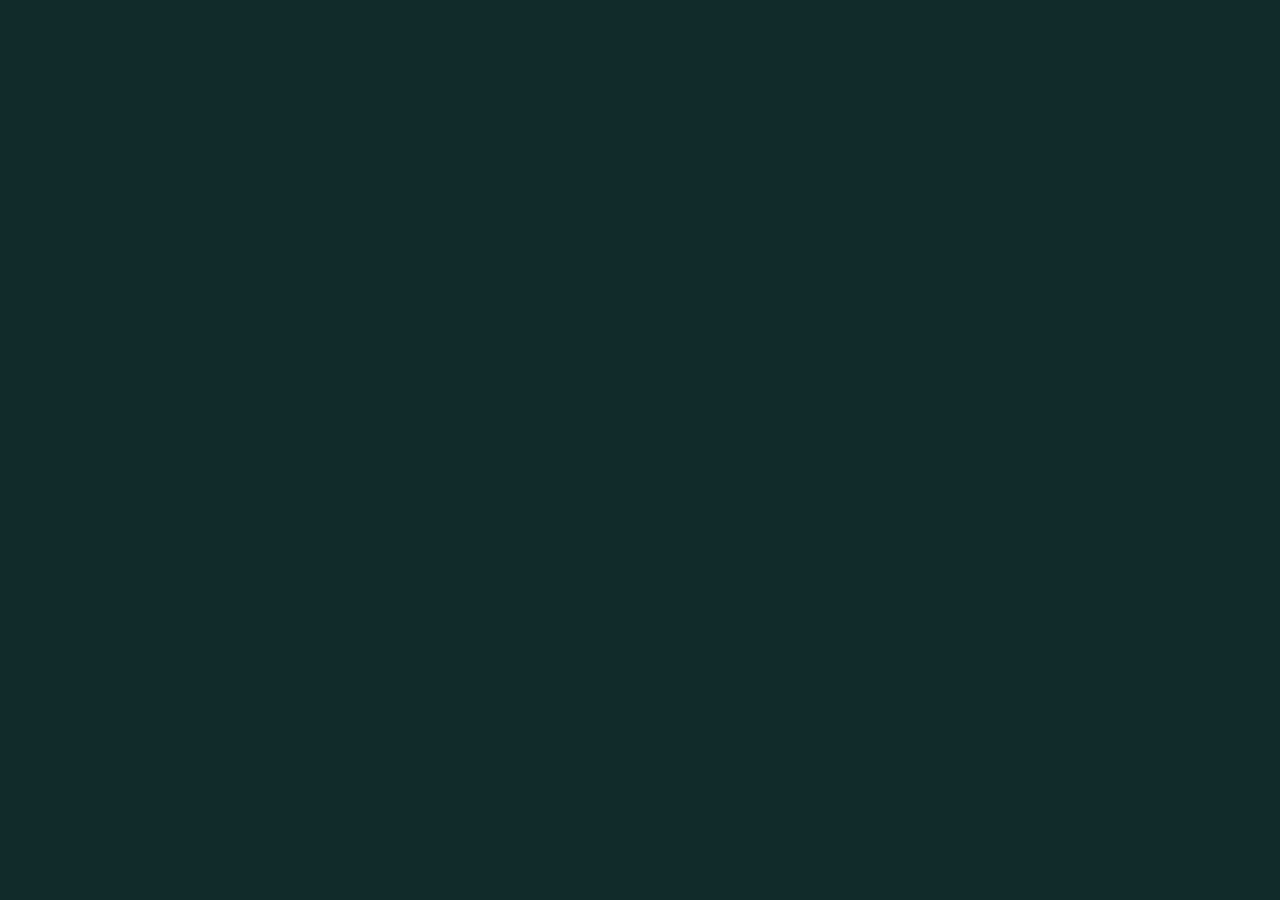
==== scripts/render-overview.html @ 6e516a21 "Redesign UniPred website with animated overview and updated manuscript" ====
<!doctype html>
<html lang="en">
  <meta charset="utf-8" /><title>UniPred overview renderer</title
  ><link rel="stylesheet" href="../static/css/index.css" />
  <body style="margin: 0; background: #102b29">
    <canvas
      id="film"
      width="1440"
      height="810"
      style="width: 1440px; height: 810px"
    ></canvas
    ><video
      id="robot"
      src="../static/videos/web/main_demo_1.mp4"
      muted
      preload="auto"
      style="display: none"
    ></video>
    <script src="overview-scene.js"></script>
  </body>
</html>
---- static/css/index.css ----
@font-face {
  font-family: Manrope;
  src: url("../fonts/manrope-400.ttf") format("truetype");
  font-weight: 400;
  font-display: swap;
}
@font-face {
  font-family: Manrope;
  src: url("../fonts/manrope-600.ttf") format("truetype");
  font-weight: 600;
  font-display: swap;
}
@font-face {
  font-family: Manrope;
  src: url("../fonts/manrope-800.ttf") format("truetype");
  font-weight: 800;
  font-display: swap;
}
@font-face {
  font-family: "DM Sans";
  src: url("../fonts/dm-sans-400.ttf") format("truetype");
  font-weight: 400;
  font-display: swap;
}
@font-face {
  font-family: "DM Sans";
  src: url("../fonts/dm-sans-500.ttf") format("truetype");
  font-weight: 500;
  font-display: swap;
}
:root {
  --paper: #f6f5ef;
  --ink: #182f2c;
  --muted: #616d65;
  --line: #d9ded4;
  --green: #466758;
  --lime: #d9e4b8;
  --orange: #c3633c;
  --pale: #eeeee4;
  --dark: #102b29;
  --radius: 16px;
}
* {
  box-sizing: border-box;
}
html {
  scroll-behavior: smooth;
  scroll-padding-top: 94px;
}
body {
  margin: 0;
  background: var(--paper);
  color: var(--ink);
  font-family: "DM Sans", Arial, sans-serif;
  font-size: 16px;
  line-height: 1.65;
  -webkit-font-smoothing: antialiased;
}
button,
a {
  -webkit-tap-highlight-color: transparent;
}
button,
input {
  font: inherit;
}
button {
  cursor: pointer;
}
a {
  color: inherit;
  text-decoration: none;
}
a:hover {
  color: var(--orange);
}
button:focus-visible,
a:focus-visible,
summary:focus-visible,
[tabindex]:focus-visible {
  outline: 3px solid #ce673e;
  outline-offset: 5px;
}
button:disabled {
  cursor: default;
}
h1,
h2,
h3,
p,
figure {
  margin: 0;
}
h1,
h2,
h3 {
  font-family: Manrope, Arial, sans-serif;
}
h2 {
  font-size: clamp(32px, 3.8vw, 49px);
  line-height: 1.15;
  letter-spacing: -2px;
  font-weight: 600;
}
h3 {
  font-size: 26px;
  line-height: 1.26;
  letter-spacing: -0.8px;
  font-weight: 600;
}
p + p {
  margin-top: 16px;
}
img,
video {
  display: block;
  max-width: 100%;
}
video {
  width: 100%;
  background: #102221;
  aspect-ratio: 16/9;
  object-fit: contain;
}
sup {
  font-size: 9px;
  line-height: 0;
  position: relative;
  top: -0.4em;
  margin-left: 3px;
  color: var(--green);
}
.page-width {
  width: min(1240px, calc(100% - 96px));
  margin-inline: auto;
}
.section-space {
  padding-block: 106px;
}
.eyebrow {
  font-size: 11px;
  font-weight: 500;
  letter-spacing: 1.9px;
  line-height: 1.5;
  text-transform: uppercase;
  color: var(--green);
  display: flex;
  align-items: center;
  gap: 10px;
}
.signal-dot {
  display: inline-block;
  width: 7px;
  height: 7px;
  background: var(--orange);
  border-radius: 50%;
  flex-shrink: 0;
}
.section-number {
  font-size: 11px;
  border: 1px solid currentColor;
  border-radius: 50%;
  width: 25px;
  height: 25px;
  display: inline-grid;
  place-items: center;
  margin-right: 3px;
  letter-spacing: 0;
}
.section-heading {
  display: flex;
  justify-content: space-between;
  align-items: flex-end;
  gap: 70px;
  margin-bottom: 42px;
}
.section-heading .eyebrow {
  margin-bottom: 22px;
}
.section-heading > p {
  max-width: 370px;
  color: var(--muted);
  font-size: 16px;
  line-height: 1.75;
}
.button {
  min-height: 46px;
  padding: 11px 21px;
  display: inline-flex;
  align-items: center;
  justify-content: center;
  gap: 23px;
  border: 1px solid transparent;
  border-radius: 6px;
  font-size: 13px;
  line-height: 1.5;
  transition:
    background 0.2s,
    color 0.2s,
    transform 0.2s;
}
.button:hover {
  transform: translateY(-2px);
}
.button-dark {
  color: var(--paper);
  background: var(--ink);
}
.button-dark:hover {
  color: white;
  background: #365647;
}
.button-outline {
  border-color: #c9d0c4;
  background: transparent;
}
.button-outline:hover {
  background: #e7eadf;
  color: var(--ink);
}
.button span {
  font-size: 19px;
}
.text-link {
  display: inline-flex;
  align-items: center;
  gap: 18px;
  font-size: 13px;
  border-bottom: 1px solid var(--green);
  padding: 4px 0;
}
.skip-link {
  position: fixed;
  z-index: 100;
  top: 10px;
  left: 15px;
  background: white;
  padding: 10px;
  transform: translateY(-160%);
}
.skip-link:focus {
  transform: translateY(0);
}
.sr-only {
  position: absolute;
  width: 1px;
  height: 1px;
  padding: 0;
  margin: -1px;
  overflow: hidden;
  clip: rect(0, 0, 0, 0);
  white-space: nowrap;
  border: 0;
}
[hidden] {
  display: none !important;
}
.site-header {
  position: sticky;
  top: 0;
  z-index: 30;
  display: flex;
  align-items: center;
  justify-content: space-between;
  height: 76px;
  padding-inline: 48px;
  background: rgba(246, 245, 239, 0.94);
  backdrop-filter: blur(16px);
  border-bottom: 1px solid rgba(24, 47, 44, 0.12);
}
.brand {
  display: inline-flex;
  align-items: center;
  font-family: Manrope, Arial, sans-serif;
  font-weight: 800;
  font-size: 25px;
  letter-spacing: -1.2px;
}
.brand svg {
  width: 29px;
  height: 29px;
  margin-right: 10px;
  fill: var(--ink);
  stroke: var(--ink);
  stroke-width: 1.6;
}
.brand svg circle:nth-last-child(2) {
  fill: var(--orange);
  stroke: var(--orange);
}
.brand-dot {
  color: var(--orange);
}
#site-nav {
  display: flex;
  align-items: center;
  gap: 34px;
  font-size: 12px;
  font-weight: 500;
}
.nav-paper {
  border-left: 1px solid #cdd2c7;
  padding-left: 32px;
}
.nav-paper span {
  margin-left: 13px;
}
.menu-toggle {
  display: none;
}
.hero {
  text-align: center;
  padding-top: 54px;
  padding-bottom: 37px;
}
.hero > .eyebrow {
  justify-content: center;
  font-size: 10px;
  letter-spacing: 2.3px;
}
.hero h1 {
  font-size: clamp(72px, 8.6vw, 118px);
  font-weight: 800;
  line-height: 1.15;
  letter-spacing: -8px;
  margin: 13px 0 16px;
}
.title-period {
  color: var(--orange);
}
.paper-title {
  font-family: Manrope, Arial, sans-serif;
  font-size: clamp(22px, 2.25vw, 31px);
  font-weight: 400;
  letter-spacing: -1px;
  line-height: 1.32;
}
.hero-tagline {
  font-size: 14px;
  color: var(--muted);
  margin-top: 15px;
}
.authors {
  display: flex;
  flex-wrap: wrap;
  justify-content: center;
  gap: 6px 17px;
  max-width: 920px;
  margin: 28px auto 0;
  font-size: 13px;
  line-height: 1.6;
}
.authors span {
  white-space: nowrap;
}
.authors a {
  border-bottom: 1px solid #b8c2b366;
}
.contributions {
  font-size: 10px;
  color: var(--muted);
  margin-top: 10px;
}
.contributions span {
  margin-left: 10px;
}
.institutions {
  font-size: 12px;
  letter-spacing: 0.1px;
  margin-top: 12px !important;
}
.institutions i {
  font-style: normal;
  color: #a6b09f;
  margin-inline: 10px;
}
.affiliations {
  font-size: 11px;
  color: var(--muted);
  max-width: 920px;
  margin: 4px auto 0;
}
.affiliations summary {
  display: inline-flex;
  align-items: center;
  gap: 12px;
  cursor: pointer;
  list-style: none;
}
.affiliations summary::-webkit-details-marker {
  display: none;
}
.affiliations[open] summary {
  margin-bottom: 12px;
}
.affiliations[open] summary span {
  transform: rotate(45deg);
}
.affiliations > div {
  padding: 20px;
  background: var(--pale);
  border-radius: 6px;
  display: grid;
  grid-template-columns: 1fr 1fr;
  gap: 8px 20px;
  text-align: left;
}
.affiliations p + p {
  margin-top: 0;
}
.hero-actions {
  display: flex;
  justify-content: center;
  gap: 9px;
  margin-top: 25px;
}
.film-shell {
  background: var(--dark);
  border-radius: 14px;
  overflow: hidden;
  box-shadow: 0 20px 48px #19332b12;
}
.film-heading {
  display: flex;
  justify-content: space-between;
  align-items: center;
  color: #b1c7b7;
  font-size: 9px;
  letter-spacing: 2px;
  padding: 17px 26px;
  text-transform: uppercase;
  border-bottom: 1px solid #355249;
}
.film-heading > span:first-child {
  display: flex;
  gap: 9px;
  align-items: center;
}
.film-heading .signal-dot {
  background: #c5dfa7;
  width: 5px;
  height: 5px;
}
.film-caption {
  display: flex;
  align-items: baseline;
  justify-content: space-between;
  gap: 30px;
  font-size: 12px;
  color: var(--muted);
  margin-top: 19px;
}
.film-caption strong {
  color: var(--ink);
  font-weight: 500;
}
.film-caption > a {
  white-space: nowrap;
  display: flex;
  gap: 18px;
  color: var(--ink);
}
.intro-section {
  display: grid;
  grid-template-columns: 1fr 1.05fr;
  gap: 90px;
  padding-block: 104px;
}
.intro-section .eyebrow {
  margin-bottom: 22px;
}
.intro-copy {
  font-size: 17px;
  color: var(--muted);
}
.intro-copy em {
  font-style: normal;
  color: var(--ink);
}
.intro-copy strong {
  font-weight: 500;
  color: var(--ink);
}
.intro-copy .text-link {
  margin-top: 26px;
  color: var(--ink);
}
.method-section {
  background: #e9eddf;
  border-top: 1px solid #dce2d3;
  border-bottom: 1px solid #dce2d3;
}
.method-tabs {
  display: flex;
  border: 1px solid #c9d2c2;
  border-radius: 9px 9px 0 0;
  overflow: hidden;
  background: #f5f6ee;
}
.method-tabs button {
  flex: 1;
  border: 0;
  border-right: 1px solid #c9d2c2;
  text-align: left;
  padding: 20px 25px;
  background: transparent;
  color: var(--green);
  font-size: 13px;
  transition: background 0.2s;
}
.method-tabs button:last-child {
  border-right: 0;
}
.method-tabs button span {
  font-size: 10px;
  margin-right: 15px;
  opacity: 0.7;
}
.method-tabs button[aria-selected="true"] {
  background: var(--ink);
  color: #f4f6e8;
}
.method-panel {
  display: grid;
  grid-template-columns: 0.85fr 1.15fr;
  min-height: 505px;
  background: #f8f9f2;
  border: 1px solid #c9d2c2;
  border-top: 0;
  border-radius: 0 0 9px 9px;
  overflow: hidden;
}
.method-copy {
  padding: 45px 37px;
  display: flex;
  flex-direction: column;
  border-right: 1px solid var(--line);
}
.phase-tag {
  font-size: 9px;
  letter-spacing: 1.5px;
  font-weight: 500;
  color: var(--green);
}
.method-copy h3 {
  font-size: 33px;
  line-height: 1.2;
  margin-top: 19px;
  max-width: 310px;
}
.method-copy > p {
  font-size: 14px;
  line-height: 1.8;
  color: var(--muted);
  margin-top: 18px;
}
.method-example {
  padding: 17px 0;
  margin-top: 16px;
  border-top: 1px solid var(--line);
}
.method-example > span {
  display: block;
  font-size: 8px;
  color: var(--green);
  letter-spacing: 1.2px;
  margin-bottom: 8px;
}
.method-example code {
  font-size: 11px;
  white-space: normal;
  overflow-wrap: anywhere;
  color: var(--orange);
}
.method-controls {
  display: flex;
  align-items: center;
  justify-content: space-between;
  margin-top: auto;
  padding-top: 20px;
  font-size: 10px;
  color: var(--muted);
}
.icon-button {
  background: none;
  border: 0;
  padding: 6px 0;
  font-size: 11px;
  color: var(--ink);
  display: flex;
  align-items: center;
  gap: 10px;
}
.icon-button > span {
  display: grid;
  place-items: center;
  border: 1px solid #b5c2ae;
  width: 28px;
  height: 28px;
  border-radius: 50%;
  font-size: 9px;
}
.method-visual {
  padding: 28px 28px 23px;
  align-self: center;
  width: 100%;
  min-width: 0;
}
.loop-top {
  display: flex;
  align-items: center;
  gap: 16px;
  justify-content: center;
}
.model-node {
  display: flex;
  align-items: center;
  gap: 9px;
  font-size: 11px;
  line-height: 1.4;
}
.model-node small {
  display: block;
  color: var(--muted);
  font-size: 8px;
  margin-top: 3px;
}
.node-symbol {
  width: 32px;
  height: 32px;
  border-radius: 7px;
  display: grid;
  place-items: center;
  background: #ebe6d6;
  color: #836630;
  font-size: 23px;
}
.node-symbol.neural {
  background: #dfe9db;
  color: var(--green);
  font-size: 21px;
}
.flow-arrow {
  font-size: 20px;
  color: var(--green);
}
.feedback-line {
  text-align: center;
  font-size: 9px;
  color: var(--green);
  border: 1px solid #ccd6c4;
  border-top: 0;
  border-radius: 0 0 14px 14px;
  width: 79%;
  margin: 9px auto 15px;
  padding-bottom: 6px;
}
.scatter-wrap {
  border: 1px solid #d8dfd0;
  background: #f4f6eb;
  border-radius: 8px;
  overflow: hidden;
}
#predicate-scatter {
  width: 100%;
  display: block;
}
.scatter-point {
  transition:
    cx 1.6s cubic-bezier(0.22, 0.68, 0, 1.01),
    cy 1.6s cubic-bezier(0.22, 0.68, 0, 1.01);
  stroke: #f8f9f2;
  stroke-width: 1.5;
}
.decision-boundary {
  opacity: 0;
  transition: opacity 1s;
}
.method-panel[data-current="2"] .decision-boundary {
  opacity: 0.8;
}
.plot-label {
  font-family: "DM Sans", sans-serif;
  font-size: 10px;
  fill: #647160;
}
.scatter-legend {
  display: flex;
  justify-content: center;
  gap: 25px;
  font-size: 9px;
  padding: 8px 0;
  border-top: 1px solid #dee4d5;
}
.scatter-legend span {
  display: flex;
  align-items: center;
  gap: 6px;
}
.scatter-legend i {
  width: 6px;
  height: 6px;
  display: inline-block;
  border-radius: 50%;
}
.empty-dot {
  background: #5d7e68;
}
.holding-dot {
  background: #d38356;
}
.state-strip {
  display: grid;
  grid-template-columns: repeat(4, 1fr);
  gap: 10px;
  margin-top: 16px;
}
.state-strip > div {
  position: relative;
  border-radius: 5px;
  overflow: hidden;
  background: #e1e8d9;
  border-bottom: 2px solid #5d7e68;
}
.state-strip img {
  width: 100%;
  height: 75px;
  object-fit: cover;
}
.state-strip span {
  display: block;
  font-size: 8px;
  text-align: center;
  padding: 4px 0;
}
.state-strip > .state-holding {
  border-color: #d38356;
  background: #eee2d3;
}
.figure-note {
  font-size: 11px;
  line-height: 1.65;
  color: var(--muted);
  margin-top: 17px;
  max-width: 950px;
}
.method-takeaways {
  display: grid;
  grid-template-columns: repeat(3, 1fr);
  gap: 35px;
  margin-top: 40px;
}
.method-takeaways p {
  font-size: 12px;
  color: var(--muted);
  margin: 0;
  padding-left: 15px;
  border-left: 1px solid #bccab1;
}
.method-takeaways span {
  display: block;
  font-family: Manrope, sans-serif;
  font-size: 14px;
  color: var(--ink);
  margin-bottom: 6px;
}
.inference-label {
  font-size: 9px;
  letter-spacing: 1.3px;
  display: flex;
  gap: 8px;
  align-items: center;
  margin-bottom: 25px;
}
.observation-row {
  display: flex;
  align-items: center;
  gap: 20px;
}
.observation-row > img {
  width: 48%;
  border-radius: 8px;
  object-fit: cover;
  aspect-ratio: 1.15;
}
.observation-row > div {
  min-width: 0;
}
.small-label {
  display: block;
  font-size: 8px;
  color: var(--muted);
  margin-bottom: 12px;
}
.observation-row code {
  display: block;
  font-size: 10px;
  padding: 6px 8px;
  background: #e5ebdb;
  border-radius: 4px;
  margin: 6px 0;
  overflow-wrap: anywhere;
}
.observation-row small {
  font-size: 8px;
  color: var(--muted);
}
.plan-goal {
  margin-top: 23px;
  border-top: 1px solid var(--line);
  padding-top: 19px;
  font-size: 13px;
}
.plan-goal > span {
  font-size: 9px;
  color: var(--green);
  margin-right: 10px;
}
.plan-sequence {
  display: flex;
  align-items: center;
  gap: 10px;
  margin: 17px 0 30px;
  font-size: 10px;
}
.plan-sequence > span {
  flex: 1;
  background: #e6eadc;
  padding: 12px 8px;
  text-align: center;
  border: 1px solid #c8d2be;
  border-radius: 5px;
}
.plan-sequence b {
  font-weight: 400;
}
.execution-loop {
  display: flex;
  align-items: center;
  justify-content: space-between;
  font-size: 11px;
  color: var(--green);
}
.execution-loop b {
  font-weight: 400;
  color: #a5b499;
}
.reobserve-note {
  font-size: 10px;
  color: var(--muted);
  border: 1px solid #bdcbb1;
  border-top: 0;
  border-radius: 0 0 15px 15px;
  text-align: center;
  padding: 7px;
  margin-top: 8px;
}
.domain-tabs {
  display: flex;
  gap: 8px;
  margin-bottom: 25px;
}
.domain-tabs button {
  display: flex;
  gap: 15px;
  align-items: center;
  border: 1px solid #c7d0c1;
  background: transparent;
  border-radius: 5px;
  padding: 13px 24px;
  font-size: 13px;
  color: var(--green);
}
.domain-tabs button span {
  font-size: 9px;
  opacity: 0.7;
}
.domain-tabs button[aria-selected="true"] {
  background: var(--ink);
  color: var(--paper);
  border-color: var(--ink);
}
.demo-panel {
  display: grid;
  grid-template-columns: 1.7fr 1fr;
  border: 1px solid var(--line);
  border-radius: 10px;
  overflow: hidden;
}
.demo-player {
  min-width: 0;
  background: #e9eddf;
}
.demo-player video {
  aspect-ratio: 854/480;
}
.demo-selector {
  display: flex;
  align-items: center;
  justify-content: space-between;
  gap: 12px;
  padding: 15px 21px;
}
.demo-selector > span {
  font-size: 8px;
  letter-spacing: 1.4px;
  color: var(--muted);
}
#demo-options {
  display: flex;
  gap: 5px;
}
#demo-options button {
  font-size: 10px;
  background: transparent;
  border: 1px solid transparent;
  border-radius: 4px;
  padding: 6px 10px;
  color: var(--green);
}
#demo-options button.is-selected {
  border-color: #bdcbb1;
  background: #f7f8f1;
  color: var(--ink);
}
.demo-description {
  padding: 30px 30px 20px;
  display: flex;
  flex-direction: column;
}
.demo-description h3 {
  font-size: 28px;
  margin-top: 14px;
}
.demo-description > p {
  font-size: 12px;
  line-height: 1.85;
  color: var(--muted);
  margin-top: 16px;
}
.demo-description dl {
  margin: 22px 0 15px;
}
.demo-description dl > div {
  border-top: 1px solid var(--line);
  padding-block: 10px;
  font-size: 11px;
}
.demo-description dt {
  font-size: 8px;
  letter-spacing: 1px;
  text-transform: uppercase;
  color: var(--green);
}
.demo-description dd {
  margin: 4px 0 0;
}
.demo-description .playback-note {
  font-size: 9px;
  color: #677161;
  margin-top: auto;
}
.evidence-strip {
  display: grid;
  grid-template-columns: repeat(3, 1fr) 0.9fr;
  margin-top: 43px;
  padding: 31px 0 0;
  border-top: 1px solid var(--line);
  gap: 25px;
}
.evidence-strip > div {
  display: flex;
  flex-direction: column;
}
.evidence-strip strong {
  font-family: Manrope, sans-serif;
  font-size: 36px;
  font-weight: 400;
  letter-spacing: -1px;
  line-height: 1.4;
}
.evidence-strip span {
  font-size: 10px;
  color: var(--muted);
  margin-top: 3px;
}
.evidence-strip > a {
  font-size: 12px;
  border-left: 1px solid var(--line);
  padding-left: 28px;
  align-self: center;
  position: relative;
}
.evidence-strip > a span {
  font-size: 20px;
  position: absolute;
  right: 0;
  top: 5px;
  color: var(--ink);
}
.recovery-section {
  background: var(--dark);
  color: #edf1e3;
}
.recovery-section .eyebrow {
  color: #bdcea5;
}
.recovery-section .section-heading > p {
  color: #b0c0b5;
}
.recovery-main {
  display: grid;
  grid-template-columns: 1.6fr 1fr;
  gap: 50px;
}
.recovery-section video {
  border-radius: 8px;
  border: 1px solid #3b534b;
}
.recovery-section figcaption {
  font-size: 11px;
  line-height: 1.8;
  color: #b0c0b5;
  margin-top: 17px;
}
.caption-index {
  display: block;
  font-size: 9px;
  letter-spacing: 1.4px;
  color: var(--green);
  margin-bottom: 9px;
}
.recovery-section .caption-index {
  color: #c0d5a7;
}
.recovery-explainer {
  padding-top: 12px;
}
.recovery-explainer .phase-tag {
  color: #b8d2a0;
}
.recovery-explainer h3 {
  font-size: 30px;
  margin-top: 16px;
}
.recovery-explainer ol {
  list-style: none;
  padding: 0;
  margin: 30px 0 0;
}
.recovery-explainer li {
  display: flex;
  gap: 15px;
  border-top: 1px solid #385148;
  padding-top: 17px;
  margin-bottom: 20px;
}
.recovery-explainer li > span {
  font-size: 9px;
  color: #a2ba8c;
  padding-top: 4px;
}
.recovery-explainer li strong {
  font-size: 13px;
  font-weight: 500;
}
.recovery-explainer li p {
  font-size: 11px;
  color: #b0c0b5;
  margin-top: 4px;
  max-width: 270px;
}
.recovery-clips {
  display: grid;
  grid-template-columns: 1fr 1fr;
  gap: 35px;
  border-top: 1px solid #355047;
  margin-top: 40px;
  padding-top: 36px;
}
.recovery-clips figcaption h3 {
  color: #edf1e3;
  font-size: 21px;
  margin-bottom: 9px;
}
.recovery-clips figcaption > p {
  font-size: 12px;
  max-width: 470px;
}
.failure-grid {
  display: grid;
  grid-template-columns: repeat(3, 1fr);
  gap: 26px;
}
.failure-grid video {
  border-radius: 7px;
}
.failure-grid figcaption {
  padding-top: 20px;
}
.failure-grid h3 {
  font-size: 22px;
  margin: 11px 0 13px;
}
.failure-grid figcaption > p {
  font-size: 12px;
  line-height: 1.8;
  color: var(--muted);
  min-height: 65px;
}
.failure-reason {
  margin-top: 21px;
  border-top: 1px solid #d6cdbd;
  padding-top: 15px;
}
.failure-reason strong {
  font-size: 10px;
  font-weight: 500;
  color: #955635;
}
.failure-reason p {
  font-size: 12px;
  line-height: 1.85;
  color: var(--muted);
  margin-top: 8px;
}
.limits-section > .figure-note {
  margin-top: 33px;
  padding-top: 18px;
  border-top: 1px solid var(--line);
}
.paper-section {
  background: #eceee4;
  border-block: 1px solid var(--line);
}
.paper-grid {
  display: grid;
  grid-template-columns: 0.75fr 1.25fr;
  gap: 90px;
}
.paper-grid .eyebrow {
  margin-bottom: 24px;
}
.paper-resource-description {
  font-size: 14px;
  color: var(--muted);
  margin-top: 23px;
}
.paper-grid .button {
  margin-top: 29px;
}
.manuscript-note {
  font-size: 10px;
  line-height: 1.8;
  color: var(--muted);
  margin-top: 15px;
}
.manuscript-note a {
  text-decoration: underline;
  text-underline-offset: 3px;
}
#abstract h3 {
  font-size: 22px;
  margin-bottom: 23px;
}
#abstract > p {
  font-size: 14px;
  line-height: 1.95;
  color: #475a4d;
}
.citation-block {
  margin-top: 76px;
  padding-top: 32px;
  border-top: 1px solid #cbd3c2;
}
.citation-heading {
  display: flex;
  justify-content: space-between;
  gap: 30px;
  align-items: center;
}
.citation-heading h3 {
  font-size: 20px;
}
.citation-heading p {
  font-size: 11px;
  color: var(--muted);
  margin-top: 8px;
}
.citation-heading button {
  font-size: 11px;
  padding: 8px 15px;
  min-height: 39px;
}
.citation-block pre {
  font-size: 11px;
  line-height: 1.8;
  white-space: pre-wrap;
  overflow-wrap: anywhere;
  background: #f6f7ee;
  padding: 28px;
  margin: 24px 0 0;
  border: 1px solid #d4dccb;
  border-radius: 8px;
  color: #54634f;
}
footer {
  padding-block: 35px;
}
.footer-top {
  display: flex;
  align-items: center;
  justify-content: space-between;
  gap: 25px;
}
.footer-top > p {
  font-size: 12px;
  color: var(--muted);
}
.footer-top > a:last-child {
  font-size: 11px;
  display: flex;
  gap: 17px;
}
.footer-bottom {
  display: flex;
  justify-content: space-between;
  gap: 45px;
  border-top: 1px solid var(--line);
  padding-top: 22px;
  margin-top: 25px;
  font-size: 9px;
  color: var(--muted);
}
.footer-bottom p {
  max-width: 730px;
}
.footer-bottom a {
  white-space: nowrap;
}
@media (min-width: 1600px) {
  .hero {
    padding-top: 64px;
  }
  .hero h1 {
    font-size: 125px;
  }
  .film-section {
    width: min(1240px, calc(100% - 140px));
  }
}
@media (max-width: 1050px) {
  .page-width {
    width: calc(100% - 64px);
  }
  .site-header {
    padding-inline: 32px;
  }
  .section-heading {
    gap: 40px;
  }
  .section-heading > p {
    max-width: 310px;
    font-size: 14px;
  }
  .intro-section {
    gap: 50px;
  }
  .method-copy {
    padding: 30px 25px;
  }
  .method-copy h3 {
    font-size: 28px;
  }
  .method-copy > p {
    font-size: 12px;
  }
  .method-visual {
    padding: 20px;
  }
  .method-panel {
    min-height: 475px;
  }
  .demo-panel {
    grid-template-columns: 1.4fr 1fr;
  }
  .demo-description {
    padding: 23px;
  }
  .demo-description h3 {
    font-size: 25px;
  }
  .demo-description dl {
    margin-top: 12px;
  }
  .demo-description > p {
    font-size: 11px;
  }
  .demo-selector {
    padding: 13px;
  }
  .recovery-main {
    gap: 33px;
  }
  .recovery-explainer h3 {
    font-size: 26px;
  }
  .recovery-explainer ol {
    margin-top: 20px;
  }
  .recovery-explainer li {
    margin-bottom: 13px;
  }
  .paper-grid {
    gap: 55px;
  }
  .failure-grid {
    gap: 18px;
  }
  .failure-grid h3 {
    font-size: 20px;
  }
}
@media (max-width: 760px) {
  html {
    scroll-padding-top: 80px;
  }
  .page-width {
    width: calc(100% - 40px);
  }
  .site-header {
    height: 66px;
    padding-inline: 20px;
  }
  .brand {
    font-size: 22px;
  }
  .brand svg {
    width: 25px;
  }
  .menu-toggle {
    display: flex;
    align-items: center;
    gap: 15px;
    border: 0;
    background: transparent;
    font-size: 11px;
    color: var(--ink);
  }
  .menu-toggle > span {
    font-size: 20px;
  }
  #site-nav {
    display: none;
    position: absolute;
    top: 66px;
    left: 0;
    width: 100%;
    background: var(--paper);
    padding: 22px 25px;
    border-bottom: 1px solid var(--line);
    flex-direction: column;
    align-items: stretch;
    gap: 0;
    box-shadow: 0 16px 24px #182f2c0c;
  }
  #site-nav.is-open {
    display: flex;
  }
  #site-nav > a {
    padding: 12px 0;
  }
  .nav-paper {
    border-left: 0;
  }
  .hero {
    padding-top: 37px;
    padding-bottom: 29px;
  }
  .hero > .eyebrow {
    font-size: 8px;
    letter-spacing: 1.1px;
  }
  .hero h1 {
    font-size: 84px;
    letter-spacing: -6px;
    margin: 15px 0 13px;
  }
  .paper-title {
    font-size: 23px;
    max-width: 480px;
    margin-inline: auto;
    letter-spacing: -0.7px;
  }
  .hero-tagline {
    font-size: 12px;
    max-width: 285px;
    margin: 15px auto 0;
  }
  .authors {
    font-size: 11px;
    gap: 7px 13px;
    margin-top: 24px;
    max-width: 520px;
  }
  .authors sup {
    font-size: 7px;
  }
  .contributions {
    font-size: 9px;
  }
  .institutions {
    font-size: 10px;
    line-height: 1.9;
    max-width: 330px;
    margin-inline: auto;
  }
  .institutions i {
    margin-inline: 6px;
  }
  .affiliations {
    font-size: 9px;
  }
  .affiliations > div {
    grid-template-columns: 1fr;
    padding: 16px;
  }
  .hero-actions {
    margin-top: 22px;
    gap: 7px;
  }
  .hero-actions .button {
    font-size: 11px;
    padding: 9px 13px;
    min-height: 43px;
    gap: 12px;
  }
  .hero-actions .button span {
    font-size: 16px;
  }
  .film-shell {
    border-radius: 8px;
  }
  .film-heading {
    padding: 12px 14px;
    font-size: 7px;
    letter-spacing: 1.1px;
  }
  .film-heading > span:last-child {
    font-size: 6px;
  }
  .film-caption {
    display: block;
    font-size: 10px;
    margin-top: 13px;
  }
  .film-caption > a {
    margin-top: 9px;
    font-size: 10px;
  }
  .intro-section {
    grid-template-columns: 1fr;
    gap: 27px;
    padding-block: 65px;
  }
  .intro-section h2 br {
    display: none;
  }
  .intro-copy {
    font-size: 15px;
  }
  .intro-copy .text-link {
    margin-top: 20px;
  }
  .eyebrow {
    font-size: 9px;
    letter-spacing: 1.5px;
  }
  h2 {
    font-size: 34px;
    letter-spacing: -1.4px;
  }
  .section-space {
    padding-block: 65px;
  }
  .section-heading {
    display: block;
    margin-bottom: 28px;
  }
  .section-heading .eyebrow {
    margin-bottom: 20px;
  }
  .section-heading > p {
    max-width: 100%;
    margin-top: 23px;
    font-size: 14px;
  }
  .method-tabs button {
    padding: 14px 7px;
    font-size: 10px;
    text-align: center;
  }
  .method-tabs button span {
    display: block;
    font-size: 8px;
    margin: 0 0 2px;
  }
  .method-panel {
    grid-template-columns: 1fr;
    min-height: 0;
  }
  .method-copy {
    padding: 26px;
    border-right: 0;
    border-bottom: 1px solid var(--line);
  }
  .method-copy h3 {
    font-size: 27px;
    max-width: 100%;
    margin-top: 12px;
  }
  .method-copy > p {
    font-size: 13px;
    min-height: 91px;
  }
  .phase-tag {
    font-size: 8px;
  }
  .method-example {
    margin-top: 13px;
    padding-block: 13px;
  }
  .method-controls {
    padding-top: 5px;
  }
  .method-visual {
    padding: 23px 20px;
    min-height: 395px;
  }
  .model-node {
    font-size: 10px;
  }
  .model-node small {
    font-size: 7px;
  }
  .loop-top {
    gap: 11px;
  }
  .node-symbol {
    width: 28px;
    height: 28px;
  }
  .state-strip img {
    height: 70px;
  }
  .method-takeaways {
    grid-template-columns: 1fr;
    gap: 22px;
    margin-top: 28px;
  }
  .method-takeaways p {
    font-size: 12px;
  }
  .figure-note {
    font-size: 10px;
  }
  .inference-label {
    margin-top: 5px;
  }
  .planning-visual {
    padding-bottom: 20px;
  }
  .plan-sequence {
    gap: 6px;
  }
  .plan-sequence > span {
    font-size: 9px;
  }
  .domain-tabs {
    gap: 7px;
  }
  .domain-tabs button {
    font-size: 11px;
    padding: 12px 13px;
    gap: 10px;
  }
  .demo-panel {
    grid-template-columns: 1fr;
  }
  .demo-description {
    padding: 24px;
  }
  .demo-description h3 {
    font-size: 28px;
  }
  .demo-description > p {
    font-size: 13px;
  }
  .demo-description dl {
    margin: 20px 0 14px;
  }
  .demo-description dl > div {
    font-size: 12px;
  }
  .demo-description .playback-note {
    font-size: 10px;
  }
  .demo-selector {
    padding: 12px 14px;
  }
  .demo-selector > span {
    font-size: 7px;
  }
  #demo-options button {
    font-size: 9px;
    padding: 6px 8px;
  }
  .evidence-strip {
    grid-template-columns: repeat(3, 1fr);
    gap: 17px;
    margin-top: 29px;
    padding-top: 22px;
  }
  .evidence-strip strong {
    font-size: 30px;
  }
  .evidence-strip span {
    font-size: 9px;
    line-height: 1.65;
  }
  .evidence-strip > a {
    grid-column: 1/-1;
    border-left: 0;
    border-top: 1px solid var(--line);
    padding: 15px 0 0;
    font-size: 11px;
  }
  .evidence-strip > a br {
    display: none;
  }
  .evidence-strip > a span {
    top: 8px;
  }
  .recovery-main {
    grid-template-columns: 1fr;
    gap: 30px;
  }
  .recovery-explainer {
    padding: 0;
  }
  .recovery-explainer h3 {
    font-size: 29px;
  }
  .recovery-explainer h3 br {
    display: none;
  }
  .recovery-explainer li p {
    max-width: 100%;
    font-size: 12px;
  }
  .recovery-clips {
    grid-template-columns: 1fr;
    gap: 33px;
    margin-top: 23px;
    padding-top: 28px;
  }
  .recovery-clips figcaption > p {
    font-size: 12px;
  }
  .failure-grid {
    grid-template-columns: 1fr;
    gap: 35px;
  }
  .failure-grid h3 {
    font-size: 24px;
  }
  .failure-grid figcaption > p {
    min-height: 0;
    font-size: 13px;
  }
  .failure-reason {
    margin-top: 16px;
    padding-top: 12px;
  }
  .failure-reason p {
    font-size: 13px;
  }
  .paper-grid {
    grid-template-columns: 1fr;
    gap: 43px;
  }
  .paper-resource-description br {
    display: none;
  }
  .paper-grid .button {
    margin-top: 23px;
  }
  .manuscript-note br {
    display: none;
  }
  .manuscript-note a {
    display: block;
    margin-top: 3px;
  }
  #abstract > p {
    font-size: 13px;
  }
  .citation-block {
    margin-top: 40px;
    padding-top: 25px;
  }
  .citation-heading {
    gap: 15px;
    align-items: flex-start;
  }
  .citation-heading h3 {
    font-size: 18px;
  }
  .citation-heading p {
    font-size: 10px;
    max-width: 220px;
  }
  .citation-heading .button {
    font-size: 9px;
    gap: 8px;
    padding: 7px 10px;
    min-height: 36px;
    white-space: nowrap;
  }
  .citation-heading .button > span {
    font-size: 14px;
  }
  .citation-block pre {
    font-size: 9px;
    padding: 18px;
    margin-top: 20px;
  }
  .footer-top {
    flex-wrap: wrap;
    gap: 13px;
  }
  .footer-top > p {
    font-size: 10px;
    order: 3;
    width: 100%;
  }
  .footer-top > a:last-child {
    font-size: 10px;
  }
  .footer-bottom {
    flex-direction: column;
    gap: 15px;
    font-size: 9px;
    margin-top: 19px;
    padding-top: 17px;
  }
  .footer-bottom p {
    max-width: 100%;
  }
}
@media (prefers-reduced-motion: reduce) {
  html {
    scroll-behavior: auto;
  }
  *,
  *::before,
  *::after {
    animation-duration: 0.01ms !important;
    transition-duration: 0.01ms !important;
    animation-iteration-count: 1 !important;
  }
}
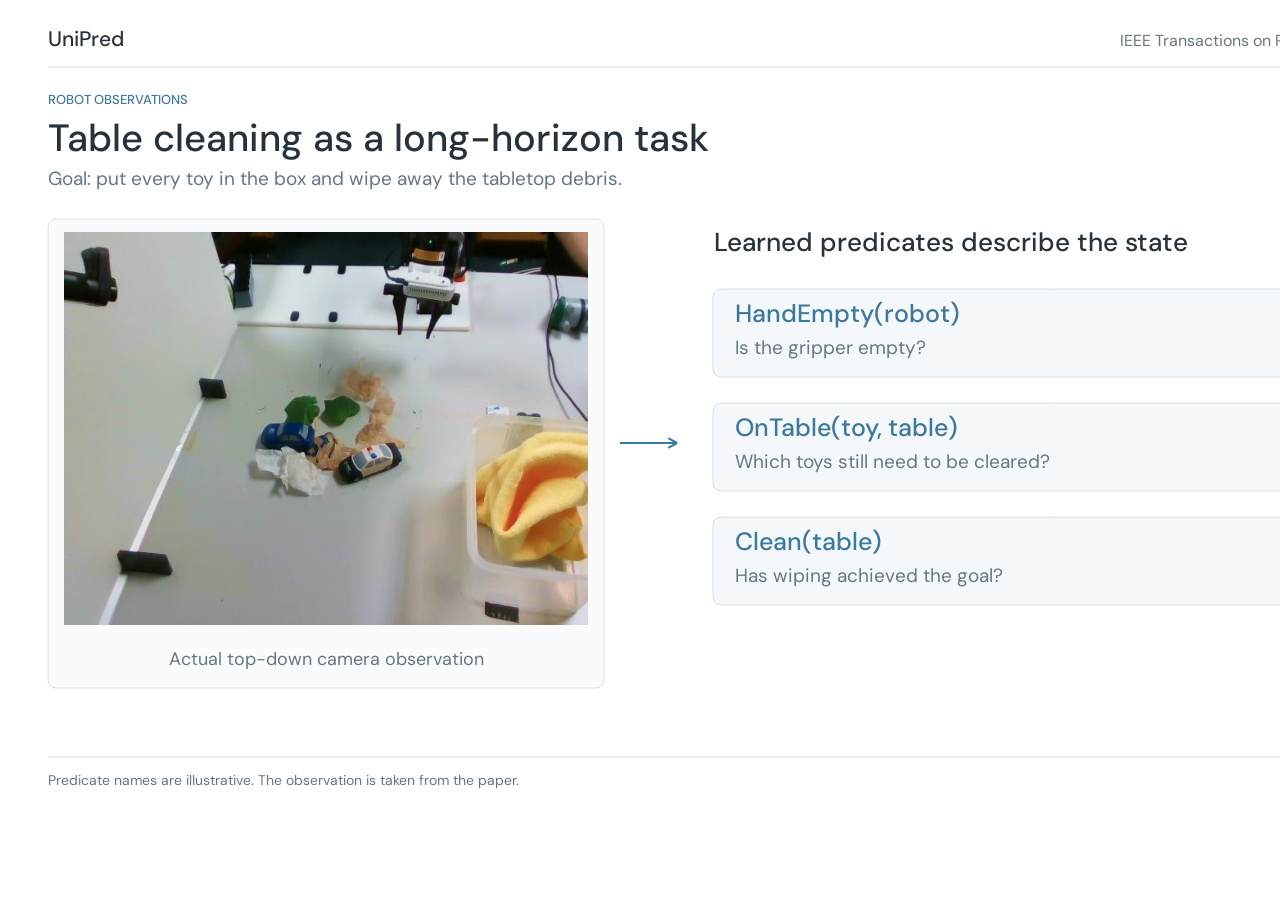
==== commit 8a3a2abf: "Clarify predicate learning and show complete robot demonstrations" ====
--- a/scripts/render-overview.html
+++ b/scripts/render-overview.html
@@ -2,20 +2,13 @@
 <html lang="en">
   <meta charset="utf-8" /><title>UniPred overview renderer</title
   ><link rel="stylesheet" href="../static/css/index.css" />
-  <body style="margin: 0; background: #102b29">
+  <body style="margin: 0; background: white">
     <canvas
       id="film"
       width="1440"
       height="810"
       style="width: 1440px; height: 810px"
-    ></canvas
-    ><video
-      id="robot"
-      src="../static/videos/web/main_demo_1.mp4"
-      muted
-      preload="auto"
-      style="display: none"
-    ></video>
+    ></canvas>
     <script src="overview-scene.js"></script>
   </body>
 </html>
--- a/static/css/index.css
+++ b/static/css/index.css
@@ -1,7 +1,13 @@
 @font-face {
-  font-family: Manrope;
-  src: url("../fonts/manrope-400.ttf") format("truetype");
+  font-family: "DM Sans";
+  src: url("../fonts/dm-sans-400.ttf") format("truetype");
   font-weight: 400;
+  font-display: swap;
+}
+@font-face {
+  font-family: "DM Sans";
+  src: url("../fonts/dm-sans-500.ttf") format("truetype");
+  font-weight: 500;
   font-display: swap;
 }
 @font-face {
@@ -16,100 +22,79 @@
   font-weight: 800;
   font-display: swap;
 }
-@font-face {
-  font-family: "DM Sans";
-  src: url("../fonts/dm-sans-400.ttf") format("truetype");
-  font-weight: 400;
-  font-display: swap;
-}
-@font-face {
-  font-family: "DM Sans";
-  src: url("../fonts/dm-sans-500.ttf") format("truetype");
-  font-weight: 500;
-  font-display: swap;
-}
 :root {
-  --paper: #f6f5ef;
-  --ink: #182f2c;
-  --muted: #616d65;
-  --line: #d9ded4;
-  --green: #466758;
-  --lime: #d9e4b8;
-  --orange: #c3633c;
-  --pale: #eeeee4;
-  --dark: #102b29;
-  --radius: 16px;
+  --ink: #202832;
+  --muted: #627080;
+  --accent: #346c9b;
+  --line: #dce2e8;
+  --green: #50846e;
+  --orange: #cc885c;
 }
 * {
   box-sizing: border-box;
 }
 html {
   scroll-behavior: smooth;
-  scroll-padding-top: 94px;
+  scroll-padding-top: 78px;
 }
 body {
   margin: 0;
-  background: var(--paper);
+  background: #fff;
   color: var(--ink);
-  font-family: "DM Sans", Arial, sans-serif;
-  font-size: 16px;
-  line-height: 1.65;
+  font:
+    16px/1.65 "DM Sans",
+    Arial,
+    sans-serif;
   -webkit-font-smoothing: antialiased;
 }
-button,
 a {
+  color: var(--accent);
+  text-decoration: none;
+}
+a:hover {
+  text-decoration: underline;
+}
+button {
+  font: inherit;
+  cursor: pointer;
+}
+a,
+button {
   -webkit-tap-highlight-color: transparent;
 }
-button,
-input {
-  font: inherit;
-}
-button {
-  cursor: pointer;
-}
-a {
-  color: inherit;
-  text-decoration: none;
-}
-a:hover {
-  color: var(--orange);
-}
+a:focus-visible,
 button:focus-visible,
-a:focus-visible,
-summary:focus-visible,
-[tabindex]:focus-visible {
-  outline: 3px solid #ce673e;
-  outline-offset: 5px;
-}
-button:disabled {
-  cursor: default;
+summary:focus-visible {
+  outline: 3px solid #719ec3;
+  outline-offset: 4px;
 }
 h1,
 h2,
 h3,
+h4,
 p,
 figure {
   margin: 0;
 }
 h1,
 h2,
+h3,
+h4 {
+  font-family: Manrope, Arial, sans-serif;
+  font-weight: 600;
+  line-height: 1.3;
+}
+h2 {
+  font-size: 28px;
+  letter-spacing: -0.6px;
+}
 h3 {
-  font-family: Manrope, Arial, sans-serif;
-}
-h2 {
-  font-size: clamp(32px, 3.8vw, 49px);
-  line-height: 1.15;
-  letter-spacing: -2px;
-  font-weight: 600;
-}
-h3 {
-  font-size: 26px;
-  line-height: 1.26;
-  letter-spacing: -0.8px;
-  font-weight: 600;
-}
-p + p {
-  margin-top: 16px;
+  font-size: 20px;
+  letter-spacing: -0.3px;
+}
+h4 {
+  font-size: 15px;
+  letter-spacing: -0.15px;
 }
 img,
 video {
@@ -118,125 +103,85 @@
 }
 video {
   width: 100%;
-  background: #102221;
   aspect-ratio: 16/9;
   object-fit: contain;
+  background: #f0f2f4;
+  border-radius: 4px;
 }
 sup {
   font-size: 9px;
   line-height: 0;
   position: relative;
-  top: -0.4em;
+  top: -0.35em;
   margin-left: 3px;
-  color: var(--green);
+  color: var(--muted);
 }
 .page-width {
-  width: min(1240px, calc(100% - 96px));
+  width: min(1160px, calc(100% - 64px));
   margin-inline: auto;
 }
 .section-space {
-  padding-block: 106px;
-}
-.eyebrow {
-  font-size: 11px;
-  font-weight: 500;
-  letter-spacing: 1.9px;
-  line-height: 1.5;
-  text-transform: uppercase;
-  color: var(--green);
+  padding-top: 52px;
+  padding-bottom: 6px;
+}
+.section-intro {
+  max-width: 970px;
+  font-size: 15px;
+  color: var(--muted);
+  margin-top: 14px;
+  margin-bottom: 25px;
+}
+.site-header {
+  height: 60px;
+  position: sticky;
+  top: 0;
+  z-index: 20;
+  background: #fffffff2;
+  backdrop-filter: blur(10px);
+  border-bottom: 1px solid #e8ecf0;
   display: flex;
   align-items: center;
-  gap: 10px;
-}
-.signal-dot {
-  display: inline-block;
-  width: 7px;
-  height: 7px;
-  background: var(--orange);
-  border-radius: 50%;
-  flex-shrink: 0;
-}
-.section-number {
-  font-size: 11px;
-  border: 1px solid currentColor;
-  border-radius: 50%;
-  width: 25px;
-  height: 25px;
-  display: inline-grid;
-  place-items: center;
-  margin-right: 3px;
-  letter-spacing: 0;
-}
-.section-heading {
-  display: flex;
   justify-content: space-between;
-  align-items: flex-end;
-  gap: 70px;
-  margin-bottom: 42px;
-}
-.section-heading .eyebrow {
-  margin-bottom: 22px;
-}
-.section-heading > p {
-  max-width: 370px;
-  color: var(--muted);
-  font-size: 16px;
-  line-height: 1.75;
-}
-.button {
-  min-height: 46px;
-  padding: 11px 21px;
-  display: inline-flex;
+  padding-inline: 32px;
+}
+.brand {
+  font-family: Manrope, sans-serif;
+  font-size: 21px;
+  font-weight: 800;
+  color: var(--ink);
+  letter-spacing: -0.6px;
+}
+.brand:hover {
+  text-decoration: none;
+}
+#site-nav {
+  display: flex;
   align-items: center;
-  justify-content: center;
-  gap: 23px;
-  border: 1px solid transparent;
-  border-radius: 6px;
-  font-size: 13px;
-  line-height: 1.5;
-  transition:
-    background 0.2s,
-    color 0.2s,
-    transform 0.2s;
-}
-.button:hover {
-  transform: translateY(-2px);
-}
-.button-dark {
-  color: var(--paper);
-  background: var(--ink);
-}
-.button-dark:hover {
-  color: white;
-  background: #365647;
-}
-.button-outline {
-  border-color: #c9d0c4;
-  background: transparent;
-}
-.button-outline:hover {
-  background: #e7eadf;
-  color: var(--ink);
-}
-.button span {
-  font-size: 19px;
-}
-.text-link {
-  display: inline-flex;
-  align-items: center;
-  gap: 18px;
-  font-size: 13px;
-  border-bottom: 1px solid var(--green);
-  padding: 4px 0;
+  gap: 26px;
+  font-size: 12px;
+}
+#site-nav a {
+  color: var(--muted);
+}
+#motion-toggle {
+  color: var(--muted);
+  background: none;
+  border: 1px solid var(--line);
+  padding: 5px 10px;
+  border-radius: 4px;
+  font-size: 11px;
+}
+.menu-toggle {
+  display: none;
 }
 .skip-link {
   position: fixed;
-  z-index: 100;
   top: 10px;
-  left: 15px;
+  left: 12px;
   background: white;
   padding: 10px;
-  transform: translateY(-160%);
+  transform: translateY(-170%);
+  z-index: 50;
 }
 .skip-link:focus {
   transform: translateY(0);
@@ -245,1517 +190,1018 @@
   position: absolute;
   width: 1px;
   height: 1px;
-  padding: 0;
-  margin: -1px;
   overflow: hidden;
   clip: rect(0, 0, 0, 0);
   white-space: nowrap;
-  border: 0;
 }
 [hidden] {
   display: none !important;
 }
-.site-header {
-  position: sticky;
-  top: 0;
-  z-index: 30;
-  display: flex;
-  align-items: center;
-  justify-content: space-between;
-  height: 76px;
-  padding-inline: 48px;
-  background: rgba(246, 245, 239, 0.94);
-  backdrop-filter: blur(16px);
-  border-bottom: 1px solid rgba(24, 47, 44, 0.12);
-}
-.brand {
-  display: inline-flex;
-  align-items: center;
-  font-family: Manrope, Arial, sans-serif;
-  font-weight: 800;
-  font-size: 25px;
-  letter-spacing: -1.2px;
-}
-.brand svg {
-  width: 29px;
-  height: 29px;
-  margin-right: 10px;
-  fill: var(--ink);
-  stroke: var(--ink);
-  stroke-width: 1.6;
-}
-.brand svg circle:nth-last-child(2) {
-  fill: var(--orange);
-  stroke: var(--orange);
-}
-.brand-dot {
-  color: var(--orange);
-}
-#site-nav {
-  display: flex;
-  align-items: center;
-  gap: 34px;
-  font-size: 12px;
-  font-weight: 500;
-}
-.nav-paper {
-  border-left: 1px solid #cdd2c7;
-  padding-left: 32px;
-}
-.nav-paper span {
-  margin-left: 13px;
-}
-.menu-toggle {
-  display: none;
-}
 .hero {
   text-align: center;
-  padding-top: 54px;
-  padding-bottom: 37px;
-}
-.hero > .eyebrow {
-  justify-content: center;
-  font-size: 10px;
-  letter-spacing: 2.3px;
+  padding-top: 37px;
+  padding-bottom: 26px;
+}
+.acceptance {
+  font-size: 14px;
+  font-weight: 500;
+  color: var(--accent);
 }
 .hero h1 {
-  font-size: clamp(72px, 8.6vw, 118px);
+  font-size: 66px;
   font-weight: 800;
+  letter-spacing: -3px;
+  margin: 10px 0 7px;
   line-height: 1.15;
-  letter-spacing: -8px;
-  margin: 13px 0 16px;
-}
-.title-period {
-  color: var(--orange);
 }
 .paper-title {
-  font-family: Manrope, Arial, sans-serif;
-  font-size: clamp(22px, 2.25vw, 31px);
-  font-weight: 400;
-  letter-spacing: -1px;
-  line-height: 1.32;
-}
-.hero-tagline {
-  font-size: 14px;
-  color: var(--muted);
-  margin-top: 15px;
+  font-family: Manrope, sans-serif;
+  font-weight: 600;
+  font-size: 27px;
+  line-height: 1.3;
+  letter-spacing: -0.65px;
 }
 .authors {
   display: flex;
   flex-wrap: wrap;
   justify-content: center;
-  gap: 6px 17px;
-  max-width: 920px;
-  margin: 28px auto 0;
+  max-width: 1000px;
+  gap: 5px 16px;
+  margin: 22px auto 0;
   font-size: 13px;
-  line-height: 1.6;
-}
-.authors span {
+}
+.authors > span {
   white-space: nowrap;
-}
-.authors a {
-  border-bottom: 1px solid #b8c2b366;
 }
 .contributions {
   font-size: 10px;
   color: var(--muted);
-  margin-top: 10px;
-}
-.contributions span {
+  margin-top: 8px;
+}
+.contributions > span {
   margin-left: 10px;
 }
 .institutions {
   font-size: 12px;
-  letter-spacing: 0.1px;
-  margin-top: 12px !important;
+  margin-top: 9px;
+  color: #414e5c;
 }
 .institutions i {
   font-style: normal;
-  color: #a6b09f;
-  margin-inline: 10px;
+  margin-inline: 8px;
+  color: #a2adba;
 }
 .affiliations {
   font-size: 11px;
   color: var(--muted);
-  max-width: 920px;
+  max-width: 980px;
   margin: 4px auto 0;
 }
 .affiliations summary {
   display: inline-flex;
   align-items: center;
-  gap: 12px;
+  gap: 10px;
   cursor: pointer;
   list-style: none;
 }
 .affiliations summary::-webkit-details-marker {
   display: none;
 }
-.affiliations[open] summary {
-  margin-bottom: 12px;
-}
-.affiliations[open] summary span {
-  transform: rotate(45deg);
-}
 .affiliations > div {
-  padding: 20px;
-  background: var(--pale);
-  border-radius: 6px;
   display: grid;
   grid-template-columns: 1fr 1fr;
-  gap: 8px 20px;
+  gap: 7px 20px;
   text-align: left;
-}
-.affiliations p + p {
-  margin-top: 0;
+  background: #f5f7f9;
+  padding: 15px 20px;
+  margin-top: 8px;
 }
 .hero-actions {
   display: flex;
   justify-content: center;
-  gap: 9px;
-  margin-top: 25px;
-}
-.film-shell {
-  background: var(--dark);
-  border-radius: 14px;
-  overflow: hidden;
-  box-shadow: 0 20px 48px #19332b12;
-}
-.film-heading {
+  gap: 8px;
+  margin-top: 19px;
+}
+.button {
+  display: inline-flex;
+  align-items: center;
+  justify-content: center;
+  gap: 16px;
+  border: 1px solid #cdd5de;
+  border-radius: 4px;
+  padding: 8px 18px;
+  font-size: 12px;
+  background: white;
+  color: var(--ink);
+  text-decoration: none;
+}
+.button:hover {
+  background: #f2f5f8;
+  text-decoration: none;
+}
+.button-dark {
+  background: #2b5477;
+  border-color: #2b5477;
+  color: white;
+}
+.button-dark:hover {
+  background: #244767;
+  color: white;
+}
+.film-section {
+  max-width: 1100px;
+}
+.film-section > video {
+  border: 1px solid var(--line);
+}
+.figure-caption {
+  font-size: 12px;
+  color: var(--muted);
+  line-height: 1.65;
+  margin-top: 12px;
+}
+.figure-caption strong {
+  font-weight: 500;
+  color: var(--ink);
+}
+.figure-caption a {
+  white-space: nowrap;
+  margin-left: 5px;
+}
+.learning-diagram {
+  border: 1px solid var(--line);
+  border-radius: 5px;
+  padding: 22px 24px 19px;
+  background: #fff;
+}
+.diagram-heading {
   display: flex;
   justify-content: space-between;
   align-items: center;
-  color: #b1c7b7;
+  gap: 15px;
+  margin-bottom: 20px;
+}
+.diagram-heading h3 {
+  font-size: 18px;
+}
+.diagram-controls {
+  display: flex;
+  gap: 15px;
+  align-items: center;
+  font-size: 11px;
+  color: var(--accent);
+}
+.diagram-controls button {
+  background: white;
+  border: 1px solid var(--line);
+  border-radius: 4px;
+  padding: 4px 10px;
+  font-size: 10px;
+  color: var(--muted);
+}
+.state-strip {
+  display: grid;
+  grid-template-columns: repeat(4, 1fr);
+  gap: 22px;
+  padding: 0 55px 22px;
+  border-bottom: 1px solid var(--line);
+}
+.state-strip figure {
+  background: #fafbfc;
+  border: 1px solid #e6eaf0;
+  border-radius: 4px;
+  padding: 10px;
+}
+.state-strip img {
+  width: 100%;
+  height: 138px;
+  object-fit: contain;
+}
+.state-strip figcaption {
+  display: flex;
+  justify-content: center;
+  align-items: baseline;
+  gap: 8px;
+  font-size: 10px;
+  padding-top: 6px;
+  color: var(--muted);
+}
+.state-strip b {
+  font-weight: 500;
+  color: var(--ink);
+}
+.learning-grid {
+  display: grid;
+  grid-template-columns: 1fr 1fr 1.15fr;
+  gap: 24px;
+  padding-top: 24px;
+}
+.diagram-node {
+  min-width: 0;
+  border-top: 2px solid transparent;
+  padding-top: 10px;
+  transition: border-color 0.5s;
+}
+.learning-diagram[data-phase="0"] [data-node="0"],
+.learning-diagram[data-phase="1"] [data-node="1"],
+.learning-diagram[data-phase="2"] [data-node="2"] {
+  border-color: #6c9cae;
+}
+.diagram-node > p {
+  font-size: 11px;
+  color: var(--muted);
+  margin-top: 6px;
+}
+.effect-example {
+  margin-top: 13px;
+  background: #f7f9fb;
+  border-radius: 4px;
+  padding: 12px 14px;
+}
+.effect-example > code {
+  font-size: 13px;
+}
+.effect-example > span {
+  display: block;
   font-size: 9px;
-  letter-spacing: 2px;
-  padding: 17px 26px;
-  text-transform: uppercase;
-  border-bottom: 1px solid #355249;
-}
-.film-heading > span:first-child {
-  display: flex;
-  gap: 9px;
+  color: var(--muted);
+  margin-top: 3px;
+}
+.effect-example table {
+  font-size: 11px;
+  width: 100%;
+  border-collapse: collapse;
+  margin-top: 8px;
+}
+.effect-example th {
+  text-align: left;
+  font-size: 9px;
+  font-weight: 500;
+  color: var(--muted);
+  padding: 5px 0;
+  border-bottom: 1px solid var(--line);
+}
+.effect-example td {
+  padding: 5px 0;
+}
+.effect-example small {
+  color: var(--muted);
+  font-size: 9px;
+  margin-left: 6px;
+}
+.transition-example {
+  display: grid;
+  grid-template-columns: 1fr 65px 1fr;
+  gap: 9px 4px;
   align-items: center;
-}
-.film-heading .signal-dot {
-  background: #c5dfa7;
-  width: 5px;
-  height: 5px;
-}
-.film-caption {
+  text-align: center;
+  margin-top: 20px;
+  font-size: 10px;
+}
+.transition-example b {
+  font-size: 11px;
+  font-weight: 500;
+  color: var(--accent);
+}
+.transition-example code {
+  font-size: 10px;
+  background: #eef4f7;
+  padding: 7px 4px;
+  border-radius: 3px;
+}
+.constraint-note {
+  font-size: 11px !important;
+  margin-top: 17px !important;
+  line-height: 1.8;
+}
+.encoder-line {
+  border-top: 1px solid var(--line);
+  padding-top: 12px;
+  font-size: 11px;
+  margin-top: 16px;
+}
+.no-labels {
+  font-size: 10px !important;
+  color: var(--green) !important;
+  margin-top: 8px !important;
+}
+#predicate-scatter {
+  width: 100%;
+  height: auto;
+  display: block;
+  margin-top: 9px;
+}
+.scatter-point {
+  stroke: white;
+  stroke-width: 1.2;
+  transition:
+    cx 2.6s ease-in-out,
+    cy 2.6s ease-in-out;
+}
+#decision-boundary {
+  opacity: 0;
+  transition: opacity 1s;
+}
+.learning-diagram[data-phase="2"] #decision-boundary {
+  opacity: 0.9;
+}
+.scatter-legend {
+  display: flex;
+  gap: 15px;
+  align-items: center;
+  font-size: 10px;
+  color: var(--muted);
+}
+.scatter-legend > span {
+  display: flex;
+  align-items: center;
+  gap: 5px;
+}
+.scatter-legend i {
+  width: 7px;
+  height: 7px;
+  border-radius: 50%;
+  display: inline-block;
+}
+.empty-dot {
+  background: var(--green);
+}
+.holding-dot {
+  background: var(--orange);
+}
+.scatter-legend > small {
+  font-size: 9px;
+  margin-left: auto;
+}
+.feedback-path {
+  border: 1px solid #b6cbd2;
+  border-top: 0;
+  border-radius: 0 0 15px 15px;
+  max-width: 85%;
+  margin: 17px auto 0;
+  text-align: center;
+  padding: 8px 8px 5px;
+  font-size: 11px;
+  color: #487787;
+}
+.feedback-path > span {
+  font-size: 19px;
+  vertical-align: middle;
+  margin-right: 7px;
+}
+.inference-heading {
+  margin-top: 31px;
   display: flex;
   align-items: baseline;
   justify-content: space-between;
   gap: 30px;
+}
+.inference-heading h3 {
+  font-size: 18px;
+}
+.inference-heading p {
   font-size: 12px;
-  color: var(--muted);
-  margin-top: 19px;
-}
-.film-caption strong {
-  color: var(--ink);
-  font-weight: 500;
-}
-.film-caption > a {
+  max-width: 445px;
+  color: var(--muted);
+}
+.inference-pipeline {
+  display: grid;
+  grid-template-columns: 240px 25px 1fr 25px 1fr;
+  align-items: center;
+  gap: 19px;
+  margin-top: 20px;
+  padding: 20px 0;
+  border-block: 1px solid var(--line);
+}
+.camera-observation img {
+  width: 100%;
+  max-height: 160px;
+  object-fit: contain;
+  border-radius: 3px;
+}
+.camera-observation figcaption {
+  font-size: 10px;
+  color: var(--muted);
+  text-align: center;
+  margin-top: 5px;
+}
+.pipeline-arrow {
+  color: #7994ac;
+  font-size: 25px;
+}
+.inference-pipeline h4 {
+  font-size: 14px;
+}
+.inference-pipeline p {
+  font-size: 12px;
+  color: var(--muted);
+  margin-top: 7px;
+}
+.inference-pipeline code {
+  font-size: 11px;
+  display: block;
+  margin-top: 9px;
+  background: #f4f7f9;
+  padding: 8px 10px;
+  border-radius: 3px;
+}
+.inference-pipeline small {
+  display: block;
+  font-size: 10px;
+  color: var(--muted);
+  margin-top: 7px;
+}
+.plan-example {
+  font-size: 12px;
+  color: var(--accent);
+  margin-top: 15px;
+}
+.execution-note {
+  font-size: 12px;
+  color: var(--muted);
+  margin-top: 12px;
+}
+.domain-heading {
+  display: flex;
+  align-items: baseline;
+  justify-content: space-between;
+  gap: 35px;
+  border-bottom: 1px solid var(--line);
+  padding-bottom: 12px;
+  margin: 30px 0 18px;
+}
+.domain-heading h3 {
   white-space: nowrap;
-  display: flex;
-  gap: 18px;
-  color: var(--ink);
-}
-.intro-section {
+  font-size: 18px;
+}
+.domain-heading p {
+  font-size: 12px;
+  color: var(--muted);
+  max-width: 700px;
+}
+.video-grid {
   display: grid;
-  grid-template-columns: 1fr 1.05fr;
-  gap: 90px;
-  padding-block: 104px;
-}
-.intro-section .eyebrow {
-  margin-bottom: 22px;
-}
-.intro-copy {
-  font-size: 17px;
-  color: var(--muted);
-}
-.intro-copy em {
-  font-style: normal;
-  color: var(--ink);
-}
-.intro-copy strong {
-  font-weight: 500;
-  color: var(--ink);
-}
-.intro-copy .text-link {
-  margin-top: 26px;
-  color: var(--ink);
-}
-.method-section {
-  background: #e9eddf;
-  border-top: 1px solid #dce2d3;
-  border-bottom: 1px solid #dce2d3;
-}
-.method-tabs {
-  display: flex;
-  border: 1px solid #c9d2c2;
-  border-radius: 9px 9px 0 0;
-  overflow: hidden;
-  background: #f5f6ee;
-}
-.method-tabs button {
-  flex: 1;
-  border: 0;
-  border-right: 1px solid #c9d2c2;
-  text-align: left;
-  padding: 20px 25px;
-  background: transparent;
-  color: var(--green);
+  gap: 22px;
+}
+.two-column {
+  grid-template-columns: repeat(2, 1fr);
+}
+.three-column {
+  grid-template-columns: repeat(3, 1fr);
+}
+.video-item {
+  min-width: 0;
+}
+.video-item video {
+  border: 1px solid #e0e4e8;
+}
+.video-item figcaption {
+  padding: 11px 1px 0;
+}
+.video-item h4 {
+  font-size: 14px;
+}
+.video-item p {
+  font-size: 12px;
+  color: var(--muted);
+  line-height: 1.7;
+  margin-top: 5px;
+}
+.speed-note {
+  font-size: 10px;
+  color: #83909c;
+  margin-top: 7px;
+  display: block;
+}
+#recovery,
+#fails {
+  padding-top: 40px;
+}
+#fails {
+  padding-bottom: 38px;
+}
+.paper-section {
+  background: #fafbfc;
+  border-block: 1px solid var(--line);
+  padding: 37px 0;
+  margin-top: 12px;
+}
+.paper-grid {
+  display: grid;
+  grid-template-columns: 0.7fr 1.3fr;
+  gap: 70px;
+}
+.eyebrow {
+  font-size: 11px;
+  color: var(--accent);
+  margin-bottom: 10px;
+}
+.section-number {
+  display: none;
+}
+.paper-resource-description {
   font-size: 13px;
-  transition: background 0.2s;
-}
-.method-tabs button:last-child {
-  border-right: 0;
-}
-.method-tabs button span {
-  font-size: 10px;
-  margin-right: 15px;
-  opacity: 0.7;
-}
-.method-tabs button[aria-selected="true"] {
-  background: var(--ink);
-  color: #f4f6e8;
-}
-.method-panel {
-  display: grid;
-  grid-template-columns: 0.85fr 1.15fr;
-  min-height: 505px;
-  background: #f8f9f2;
-  border: 1px solid #c9d2c2;
-  border-top: 0;
-  border-radius: 0 0 9px 9px;
-  overflow: hidden;
-}
-.method-copy {
-  padding: 45px 37px;
-  display: flex;
-  flex-direction: column;
-  border-right: 1px solid var(--line);
-}
-.phase-tag {
-  font-size: 9px;
-  letter-spacing: 1.5px;
-  font-weight: 500;
-  color: var(--green);
-}
-.method-copy h3 {
-  font-size: 33px;
-  line-height: 1.2;
-  margin-top: 19px;
-  max-width: 310px;
-}
-.method-copy > p {
-  font-size: 14px;
-  line-height: 1.8;
-  color: var(--muted);
-  margin-top: 18px;
-}
-.method-example {
-  padding: 17px 0;
-  margin-top: 16px;
+  color: var(--muted);
+  margin-top: 14px;
+}
+.paper-grid .button {
+  margin-top: 20px;
+}
+.manuscript-note {
+  font-size: 11px;
+  color: var(--muted);
+  margin-top: 12px;
+}
+.manuscript-note a {
+  display: inline-block;
+  margin-top: 5px;
+}
+#abstract h3 {
+  font-size: 19px;
+  margin-bottom: 14px;
+}
+#abstract > p {
+  font-size: 13px;
+  line-height: 1.85;
+  color: #526170;
+}
+.citation-block {
   border-top: 1px solid var(--line);
-}
-.method-example > span {
-  display: block;
-  font-size: 8px;
-  color: var(--green);
-  letter-spacing: 1.2px;
-  margin-bottom: 8px;
-}
-.method-example code {
-  font-size: 11px;
-  white-space: normal;
-  overflow-wrap: anywhere;
-  color: var(--orange);
-}
-.method-controls {
+  margin-top: 32px;
+  padding-top: 24px;
+}
+.citation-heading {
   display: flex;
   align-items: center;
   justify-content: space-between;
-  margin-top: auto;
-  padding-top: 20px;
+  gap: 25px;
+}
+.citation-heading h3 {
+  font-size: 17px;
+}
+.citation-heading p {
+  font-size: 11px;
+  color: var(--muted);
+  margin-top: 5px;
+}
+.citation-heading button {
+  font-size: 11px;
+}
+.citation-block pre {
   font-size: 10px;
-  color: var(--muted);
-}
-.icon-button {
-  background: none;
-  border: 0;
-  padding: 6px 0;
-  font-size: 11px;
-  color: var(--ink);
-  display: flex;
-  align-items: center;
-  gap: 10px;
-}
-.icon-button > span {
-  display: grid;
-  place-items: center;
-  border: 1px solid #b5c2ae;
-  width: 28px;
-  height: 28px;
-  border-radius: 50%;
-  font-size: 9px;
-}
-.method-visual {
-  padding: 28px 28px 23px;
-  align-self: center;
-  width: 100%;
-  min-width: 0;
-}
-.loop-top {
-  display: flex;
-  align-items: center;
-  gap: 16px;
-  justify-content: center;
-}
-.model-node {
-  display: flex;
-  align-items: center;
-  gap: 9px;
-  font-size: 11px;
-  line-height: 1.4;
-}
-.model-node small {
-  display: block;
-  color: var(--muted);
-  font-size: 8px;
-  margin-top: 3px;
-}
-.node-symbol {
-  width: 32px;
-  height: 32px;
-  border-radius: 7px;
-  display: grid;
-  place-items: center;
-  background: #ebe6d6;
-  color: #836630;
-  font-size: 23px;
-}
-.node-symbol.neural {
-  background: #dfe9db;
-  color: var(--green);
-  font-size: 21px;
-}
-.flow-arrow {
-  font-size: 20px;
-  color: var(--green);
-}
-.feedback-line {
-  text-align: center;
-  font-size: 9px;
-  color: var(--green);
-  border: 1px solid #ccd6c4;
-  border-top: 0;
-  border-radius: 0 0 14px 14px;
-  width: 79%;
-  margin: 9px auto 15px;
-  padding-bottom: 6px;
-}
-.scatter-wrap {
-  border: 1px solid #d8dfd0;
-  background: #f4f6eb;
-  border-radius: 8px;
-  overflow: hidden;
-}
-#predicate-scatter {
-  width: 100%;
-  display: block;
-}
-.scatter-point {
-  transition:
-    cx 1.6s cubic-bezier(0.22, 0.68, 0, 1.01),
-    cy 1.6s cubic-bezier(0.22, 0.68, 0, 1.01);
-  stroke: #f8f9f2;
-  stroke-width: 1.5;
-}
-.decision-boundary {
-  opacity: 0;
-  transition: opacity 1s;
-}
-.method-panel[data-current="2"] .decision-boundary {
-  opacity: 0.8;
-}
-.plot-label {
-  font-family: "DM Sans", sans-serif;
-  font-size: 10px;
-  fill: #647160;
-}
-.scatter-legend {
-  display: flex;
-  justify-content: center;
-  gap: 25px;
-  font-size: 9px;
-  padding: 8px 0;
-  border-top: 1px solid #dee4d5;
-}
-.scatter-legend span {
-  display: flex;
-  align-items: center;
-  gap: 6px;
-}
-.scatter-legend i {
-  width: 6px;
-  height: 6px;
-  display: inline-block;
-  border-radius: 50%;
-}
-.empty-dot {
-  background: #5d7e68;
-}
-.holding-dot {
-  background: #d38356;
-}
-.state-strip {
-  display: grid;
-  grid-template-columns: repeat(4, 1fr);
-  gap: 10px;
-  margin-top: 16px;
-}
-.state-strip > div {
-  position: relative;
-  border-radius: 5px;
-  overflow: hidden;
-  background: #e1e8d9;
-  border-bottom: 2px solid #5d7e68;
-}
-.state-strip img {
-  width: 100%;
-  height: 75px;
-  object-fit: cover;
-}
-.state-strip span {
-  display: block;
-  font-size: 8px;
-  text-align: center;
-  padding: 4px 0;
-}
-.state-strip > .state-holding {
-  border-color: #d38356;
-  background: #eee2d3;
-}
-.figure-note {
-  font-size: 11px;
-  line-height: 1.65;
-  color: var(--muted);
-  margin-top: 17px;
-  max-width: 950px;
-}
-.method-takeaways {
-  display: grid;
-  grid-template-columns: repeat(3, 1fr);
-  gap: 35px;
-  margin-top: 40px;
-}
-.method-takeaways p {
-  font-size: 12px;
-  color: var(--muted);
-  margin: 0;
-  padding-left: 15px;
-  border-left: 1px solid #bccab1;
-}
-.method-takeaways span {
-  display: block;
-  font-family: Manrope, sans-serif;
-  font-size: 14px;
-  color: var(--ink);
-  margin-bottom: 6px;
-}
-.inference-label {
-  font-size: 9px;
-  letter-spacing: 1.3px;
-  display: flex;
-  gap: 8px;
-  align-items: center;
-  margin-bottom: 25px;
-}
-.observation-row {
-  display: flex;
-  align-items: center;
-  gap: 20px;
-}
-.observation-row > img {
-  width: 48%;
-  border-radius: 8px;
-  object-fit: cover;
-  aspect-ratio: 1.15;
-}
-.observation-row > div {
-  min-width: 0;
-}
-.small-label {
-  display: block;
-  font-size: 8px;
-  color: var(--muted);
-  margin-bottom: 12px;
-}
-.observation-row code {
-  display: block;
-  font-size: 10px;
-  padding: 6px 8px;
-  background: #e5ebdb;
-  border-radius: 4px;
-  margin: 6px 0;
-  overflow-wrap: anywhere;
-}
-.observation-row small {
-  font-size: 8px;
-  color: var(--muted);
-}
-.plan-goal {
-  margin-top: 23px;
-  border-top: 1px solid var(--line);
-  padding-top: 19px;
-  font-size: 13px;
-}
-.plan-goal > span {
-  font-size: 9px;
-  color: var(--green);
-  margin-right: 10px;
-}
-.plan-sequence {
-  display: flex;
-  align-items: center;
-  gap: 10px;
-  margin: 17px 0 30px;
-  font-size: 10px;
-}
-.plan-sequence > span {
-  flex: 1;
-  background: #e6eadc;
-  padding: 12px 8px;
-  text-align: center;
-  border: 1px solid #c8d2be;
-  border-radius: 5px;
-}
-.plan-sequence b {
-  font-weight: 400;
-}
-.execution-loop {
-  display: flex;
-  align-items: center;
-  justify-content: space-between;
-  font-size: 11px;
-  color: var(--green);
-}
-.execution-loop b {
-  font-weight: 400;
-  color: #a5b499;
-}
-.reobserve-note {
-  font-size: 10px;
-  color: var(--muted);
-  border: 1px solid #bdcbb1;
-  border-top: 0;
-  border-radius: 0 0 15px 15px;
-  text-align: center;
-  padding: 7px;
-  margin-top: 8px;
-}
-.domain-tabs {
-  display: flex;
-  gap: 8px;
-  margin-bottom: 25px;
-}
-.domain-tabs button {
-  display: flex;
-  gap: 15px;
-  align-items: center;
-  border: 1px solid #c7d0c1;
-  background: transparent;
-  border-radius: 5px;
-  padding: 13px 24px;
-  font-size: 13px;
-  color: var(--green);
-}
-.domain-tabs button span {
-  font-size: 9px;
-  opacity: 0.7;
-}
-.domain-tabs button[aria-selected="true"] {
-  background: var(--ink);
-  color: var(--paper);
-  border-color: var(--ink);
-}
-.demo-panel {
-  display: grid;
-  grid-template-columns: 1.7fr 1fr;
-  border: 1px solid var(--line);
-  border-radius: 10px;
-  overflow: hidden;
-}
-.demo-player {
-  min-width: 0;
-  background: #e9eddf;
-}
-.demo-player video {
-  aspect-ratio: 854/480;
-}
-.demo-selector {
-  display: flex;
-  align-items: center;
-  justify-content: space-between;
-  gap: 12px;
-  padding: 15px 21px;
-}
-.demo-selector > span {
-  font-size: 8px;
-  letter-spacing: 1.4px;
-  color: var(--muted);
-}
-#demo-options {
-  display: flex;
-  gap: 5px;
-}
-#demo-options button {
-  font-size: 10px;
-  background: transparent;
-  border: 1px solid transparent;
-  border-radius: 4px;
-  padding: 6px 10px;
-  color: var(--green);
-}
-#demo-options button.is-selected {
-  border-color: #bdcbb1;
-  background: #f7f8f1;
-  color: var(--ink);
-}
-.demo-description {
-  padding: 30px 30px 20px;
-  display: flex;
-  flex-direction: column;
-}
-.demo-description h3 {
-  font-size: 28px;
-  margin-top: 14px;
-}
-.demo-description > p {
-  font-size: 12px;
-  line-height: 1.85;
-  color: var(--muted);
-  margin-top: 16px;
-}
-.demo-description dl {
-  margin: 22px 0 15px;
-}
-.demo-description dl > div {
-  border-top: 1px solid var(--line);
-  padding-block: 10px;
-  font-size: 11px;
-}
-.demo-description dt {
-  font-size: 8px;
-  letter-spacing: 1px;
-  text-transform: uppercase;
-  color: var(--green);
-}
-.demo-description dd {
-  margin: 4px 0 0;
-}
-.demo-description .playback-note {
-  font-size: 9px;
-  color: #677161;
-  margin-top: auto;
-}
-.evidence-strip {
-  display: grid;
-  grid-template-columns: repeat(3, 1fr) 0.9fr;
-  margin-top: 43px;
-  padding: 31px 0 0;
-  border-top: 1px solid var(--line);
-  gap: 25px;
-}
-.evidence-strip > div {
-  display: flex;
-  flex-direction: column;
-}
-.evidence-strip strong {
-  font-family: Manrope, sans-serif;
-  font-size: 36px;
-  font-weight: 400;
-  letter-spacing: -1px;
-  line-height: 1.4;
-}
-.evidence-strip span {
-  font-size: 10px;
-  color: var(--muted);
-  margin-top: 3px;
-}
-.evidence-strip > a {
-  font-size: 12px;
-  border-left: 1px solid var(--line);
-  padding-left: 28px;
-  align-self: center;
-  position: relative;
-}
-.evidence-strip > a span {
-  font-size: 20px;
-  position: absolute;
-  right: 0;
-  top: 5px;
-  color: var(--ink);
-}
-.recovery-section {
-  background: var(--dark);
-  color: #edf1e3;
-}
-.recovery-section .eyebrow {
-  color: #bdcea5;
-}
-.recovery-section .section-heading > p {
-  color: #b0c0b5;
-}
-.recovery-main {
-  display: grid;
-  grid-template-columns: 1.6fr 1fr;
-  gap: 50px;
-}
-.recovery-section video {
-  border-radius: 8px;
-  border: 1px solid #3b534b;
-}
-.recovery-section figcaption {
-  font-size: 11px;
-  line-height: 1.8;
-  color: #b0c0b5;
-  margin-top: 17px;
-}
-.caption-index {
-  display: block;
-  font-size: 9px;
-  letter-spacing: 1.4px;
-  color: var(--green);
-  margin-bottom: 9px;
-}
-.recovery-section .caption-index {
-  color: #c0d5a7;
-}
-.recovery-explainer {
-  padding-top: 12px;
-}
-.recovery-explainer .phase-tag {
-  color: #b8d2a0;
-}
-.recovery-explainer h3 {
-  font-size: 30px;
-  margin-top: 16px;
-}
-.recovery-explainer ol {
-  list-style: none;
-  padding: 0;
-  margin: 30px 0 0;
-}
-.recovery-explainer li {
-  display: flex;
-  gap: 15px;
-  border-top: 1px solid #385148;
-  padding-top: 17px;
-  margin-bottom: 20px;
-}
-.recovery-explainer li > span {
-  font-size: 9px;
-  color: #a2ba8c;
-  padding-top: 4px;
-}
-.recovery-explainer li strong {
-  font-size: 13px;
-  font-weight: 500;
-}
-.recovery-explainer li p {
-  font-size: 11px;
-  color: #b0c0b5;
-  margin-top: 4px;
-  max-width: 270px;
-}
-.recovery-clips {
-  display: grid;
-  grid-template-columns: 1fr 1fr;
-  gap: 35px;
-  border-top: 1px solid #355047;
-  margin-top: 40px;
-  padding-top: 36px;
-}
-.recovery-clips figcaption h3 {
-  color: #edf1e3;
-  font-size: 21px;
-  margin-bottom: 9px;
-}
-.recovery-clips figcaption > p {
-  font-size: 12px;
-  max-width: 470px;
-}
-.failure-grid {
-  display: grid;
-  grid-template-columns: repeat(3, 1fr);
-  gap: 26px;
-}
-.failure-grid video {
-  border-radius: 7px;
-}
-.failure-grid figcaption {
-  padding-top: 20px;
-}
-.failure-grid h3 {
-  font-size: 22px;
-  margin: 11px 0 13px;
-}
-.failure-grid figcaption > p {
-  font-size: 12px;
-  line-height: 1.8;
-  color: var(--muted);
-  min-height: 65px;
-}
-.failure-reason {
-  margin-top: 21px;
-  border-top: 1px solid #d6cdbd;
-  padding-top: 15px;
-}
-.failure-reason strong {
-  font-size: 10px;
-  font-weight: 500;
-  color: #955635;
-}
-.failure-reason p {
-  font-size: 12px;
-  line-height: 1.85;
-  color: var(--muted);
-  margin-top: 8px;
-}
-.limits-section > .figure-note {
-  margin-top: 33px;
-  padding-top: 18px;
-  border-top: 1px solid var(--line);
-}
-.paper-section {
-  background: #eceee4;
-  border-block: 1px solid var(--line);
-}
-.paper-grid {
-  display: grid;
-  grid-template-columns: 0.75fr 1.25fr;
-  gap: 90px;
-}
-.paper-grid .eyebrow {
-  margin-bottom: 24px;
-}
-.paper-resource-description {
-  font-size: 14px;
-  color: var(--muted);
-  margin-top: 23px;
-}
-.paper-grid .button {
-  margin-top: 29px;
-}
-.manuscript-note {
-  font-size: 10px;
-  line-height: 1.8;
-  color: var(--muted);
-  margin-top: 15px;
-}
-.manuscript-note a {
-  text-decoration: underline;
-  text-underline-offset: 3px;
-}
-#abstract h3 {
-  font-size: 22px;
-  margin-bottom: 23px;
-}
-#abstract > p {
-  font-size: 14px;
-  line-height: 1.95;
-  color: #475a4d;
-}
-.citation-block {
-  margin-top: 76px;
-  padding-top: 32px;
-  border-top: 1px solid #cbd3c2;
-}
-.citation-heading {
-  display: flex;
-  justify-content: space-between;
-  gap: 30px;
-  align-items: center;
-}
-.citation-heading h3 {
-  font-size: 20px;
-}
-.citation-heading p {
-  font-size: 11px;
-  color: var(--muted);
-  margin-top: 8px;
-}
-.citation-heading button {
-  font-size: 11px;
-  padding: 8px 15px;
-  min-height: 39px;
-}
-.citation-block pre {
-  font-size: 11px;
   line-height: 1.8;
   white-space: pre-wrap;
   overflow-wrap: anywhere;
-  background: #f6f7ee;
-  padding: 28px;
-  margin: 24px 0 0;
-  border: 1px solid #d4dccb;
-  border-radius: 8px;
-  color: #54634f;
+  border: 1px solid var(--line);
+  border-radius: 4px;
+  background: white;
+  padding: 18px;
+  margin: 17px 0 0;
+  color: #607080;
 }
 footer {
-  padding-block: 35px;
+  padding-block: 26px;
 }
 .footer-top {
   display: flex;
   align-items: center;
   justify-content: space-between;
-  gap: 25px;
-}
-.footer-top > p {
-  font-size: 12px;
-  color: var(--muted);
-}
+  gap: 20px;
+}
+.footer-top p,
 .footer-top > a:last-child {
   font-size: 11px;
-  display: flex;
-  gap: 17px;
+  color: var(--muted);
 }
 .footer-bottom {
   display: flex;
   justify-content: space-between;
-  gap: 45px;
+  gap: 40px;
   border-top: 1px solid var(--line);
-  padding-top: 22px;
-  margin-top: 25px;
+  padding-top: 16px;
+  margin-top: 18px;
   font-size: 9px;
   color: var(--muted);
 }
 .footer-bottom p {
-  max-width: 730px;
+  max-width: 790px;
 }
 .footer-bottom a {
   white-space: nowrap;
 }
-@media (min-width: 1600px) {
-  .hero {
-    padding-top: 64px;
+.brand-dot {
+  display: none;
+}
+@media (max-width: 1000px) {
+  .state-strip {
+    padding-inline: 10px;
+    gap: 14px;
+  }
+  .learning-grid {
+    gap: 17px;
+  }
+  .learning-diagram {
+    padding-inline: 20px;
+  }
+  .state-strip img {
+    height: 120px;
+  }
+  .inference-pipeline {
+    grid-template-columns: 190px 16px 1fr 16px 1fr;
+    gap: 14px;
+  }
+  .inference-heading p {
+    max-width: 360px;
+  }
+  .paper-grid {
+    gap: 40px;
   }
   .hero h1 {
-    font-size: 125px;
-  }
-  .film-section {
-    width: min(1240px, calc(100% - 140px));
-  }
-}
-@media (max-width: 1050px) {
-  .page-width {
-    width: calc(100% - 64px);
-  }
-  .site-header {
-    padding-inline: 32px;
-  }
-  .section-heading {
-    gap: 40px;
-  }
-  .section-heading > p {
-    max-width: 310px;
-    font-size: 14px;
-  }
-  .intro-section {
-    gap: 50px;
-  }
-  .method-copy {
-    padding: 30px 25px;
-  }
-  .method-copy h3 {
-    font-size: 28px;
-  }
-  .method-copy > p {
-    font-size: 12px;
-  }
-  .method-visual {
-    padding: 20px;
-  }
-  .method-panel {
-    min-height: 475px;
-  }
-  .demo-panel {
-    grid-template-columns: 1.4fr 1fr;
-  }
-  .demo-description {
-    padding: 23px;
-  }
-  .demo-description h3 {
+    font-size: 60px;
+  }
+  .paper-title {
     font-size: 25px;
-  }
-  .demo-description dl {
-    margin-top: 12px;
-  }
-  .demo-description > p {
-    font-size: 11px;
-  }
-  .demo-selector {
-    padding: 13px;
-  }
-  .recovery-main {
-    gap: 33px;
-  }
-  .recovery-explainer h3 {
-    font-size: 26px;
-  }
-  .recovery-explainer ol {
-    margin-top: 20px;
-  }
-  .recovery-explainer li {
-    margin-bottom: 13px;
-  }
-  .paper-grid {
-    gap: 55px;
-  }
-  .failure-grid {
-    gap: 18px;
-  }
-  .failure-grid h3 {
-    font-size: 20px;
   }
 }
 @media (max-width: 760px) {
   html {
-    scroll-padding-top: 80px;
+    scroll-padding-top: 73px;
   }
   .page-width {
-    width: calc(100% - 40px);
+    width: calc(100% - 36px);
   }
   .site-header {
-    height: 66px;
-    padding-inline: 20px;
+    height: 55px;
+    padding-inline: 18px;
   }
   .brand {
-    font-size: 22px;
-  }
-  .brand svg {
-    width: 25px;
+    font-size: 19px;
   }
   .menu-toggle {
     display: flex;
+    gap: 12px;
     align-items: center;
-    gap: 15px;
+    background: none;
     border: 0;
-    background: transparent;
+    color: var(--muted);
     font-size: 11px;
-    color: var(--ink);
-  }
-  .menu-toggle > span {
-    font-size: 20px;
   }
   #site-nav {
     display: none;
     position: absolute;
-    top: 66px;
+    top: 55px;
     left: 0;
     width: 100%;
-    background: var(--paper);
-    padding: 22px 25px;
+    padding: 15px 20px;
+    background: white;
     border-bottom: 1px solid var(--line);
-    flex-direction: column;
-    align-items: stretch;
-    gap: 0;
-    box-shadow: 0 16px 24px #182f2c0c;
+    flex-wrap: wrap;
+    gap: 18px;
   }
   #site-nav.is-open {
     display: flex;
   }
-  #site-nav > a {
-    padding: 12px 0;
-  }
-  .nav-paper {
-    border-left: 0;
-  }
   .hero {
-    padding-top: 37px;
-    padding-bottom: 29px;
-  }
-  .hero > .eyebrow {
+    padding-top: 27px;
+    padding-bottom: 22px;
+  }
+  .acceptance {
+    font-size: 11px;
+  }
+  .hero h1 {
+    font-size: 53px;
+    letter-spacing: -2px;
+    margin-top: 13px;
+  }
+  .paper-title {
+    font-size: 22px;
+    line-height: 1.35;
+  }
+  .desktop-break {
+    display: none;
+  }
+  .authors {
+    font-size: 12px;
+    gap: 6px 13px;
+    margin-top: 20px;
+  }
+  .authors sup {
     font-size: 8px;
-    letter-spacing: 1.1px;
-  }
-  .hero h1 {
-    font-size: 84px;
-    letter-spacing: -6px;
-    margin: 15px 0 13px;
-  }
-  .paper-title {
-    font-size: 23px;
-    max-width: 480px;
+  }
+  .institutions {
+    font-size: 10px;
+    max-width: 340px;
     margin-inline: auto;
-    letter-spacing: -0.7px;
-  }
-  .hero-tagline {
-    font-size: 12px;
-    max-width: 285px;
-    margin: 15px auto 0;
-  }
-  .authors {
-    font-size: 11px;
-    gap: 7px 13px;
-    margin-top: 24px;
-    max-width: 520px;
-  }
-  .authors sup {
-    font-size: 7px;
+    line-height: 1.9;
+  }
+  .institutions i {
+    margin-inline: 5px;
   }
   .contributions {
     font-size: 9px;
   }
-  .institutions {
+  .affiliations {
     font-size: 10px;
-    line-height: 1.9;
-    max-width: 330px;
-    margin-inline: auto;
-  }
-  .institutions i {
-    margin-inline: 6px;
-  }
-  .affiliations {
-    font-size: 9px;
   }
   .affiliations > div {
     grid-template-columns: 1fr;
-    padding: 16px;
+    padding: 13px;
   }
   .hero-actions {
-    margin-top: 22px;
-    gap: 7px;
-  }
-  .hero-actions .button {
+    margin-top: 16px;
+  }
+  .button {
+    padding: 8px 15px;
     font-size: 11px;
-    padding: 9px 13px;
-    min-height: 43px;
-    gap: 12px;
-  }
-  .hero-actions .button span {
+  }
+  .figure-caption {
+    font-size: 11px;
+  }
+  .section-space {
+    padding-top: 35px;
+  }
+  h2 {
+    font-size: 24px;
+  }
+  .section-intro {
+    font-size: 13px;
+    margin-top: 11px;
+    margin-bottom: 18px;
+  }
+  .learning-diagram {
+    padding: 15px 12px;
+  }
+  .diagram-heading {
+    display: block;
+    margin-bottom: 14px;
+  }
+  .diagram-heading h3 {
     font-size: 16px;
   }
-  .film-shell {
-    border-radius: 8px;
-  }
-  .film-heading {
-    padding: 12px 14px;
-    font-size: 7px;
-    letter-spacing: 1.1px;
-  }
-  .film-heading > span:last-child {
-    font-size: 6px;
-  }
-  .film-caption {
-    display: block;
-    font-size: 10px;
-    margin-top: 13px;
-  }
-  .film-caption > a {
-    margin-top: 9px;
-    font-size: 10px;
-  }
-  .intro-section {
-    grid-template-columns: 1fr;
-    gap: 27px;
-    padding-block: 65px;
-  }
-  .intro-section h2 br {
-    display: none;
-  }
-  .intro-copy {
-    font-size: 15px;
-  }
-  .intro-copy .text-link {
-    margin-top: 20px;
-  }
-  .eyebrow {
-    font-size: 9px;
-    letter-spacing: 1.5px;
-  }
-  h2 {
-    font-size: 34px;
-    letter-spacing: -1.4px;
-  }
-  .section-space {
-    padding-block: 65px;
-  }
-  .section-heading {
-    display: block;
-    margin-bottom: 28px;
-  }
-  .section-heading .eyebrow {
-    margin-bottom: 20px;
-  }
-  .section-heading > p {
-    max-width: 100%;
-    margin-top: 23px;
-    font-size: 14px;
-  }
-  .method-tabs button {
-    padding: 14px 7px;
-    font-size: 10px;
-    text-align: center;
-  }
-  .method-tabs button span {
+  .diagram-controls {
+    margin-top: 8px;
+    justify-content: space-between;
+  }
+  .state-strip {
+    gap: 6px;
+    padding: 0 0 13px;
+  }
+  .state-strip figure {
+    padding: 5px 3px;
+  }
+  .state-strip img {
+    height: 90px;
+  }
+  .state-strip figcaption {
     display: block;
     font-size: 8px;
-    margin: 0 0 2px;
-  }
-  .method-panel {
+    line-height: 1.5;
+    text-align: center;
+  }
+  .state-strip figcaption span {
+    display: block;
+    font-size: 7px;
+  }
+  .learning-grid {
+    grid-template-columns: 1fr 1fr;
+    gap: 18px 14px;
+    padding-top: 15px;
+  }
+  .classifier-panel {
+    grid-column: 1/-1;
+    padding-top: 8px;
+    border-top: 1px solid var(--line);
+  }
+  .diagram-node h4 {
+    font-size: 11px;
+    line-height: 1.5;
+  }
+  .diagram-node > p {
+    font-size: 9px;
+  }
+  .effect-example {
+    padding: 9px 8px;
+  }
+  .effect-example > code {
+    font-size: 10px;
+    letter-spacing: -0.25px;
+  }
+  .effect-example > span {
+    font-size: 8px;
+  }
+  .effect-example table {
+    font-size: 9px;
+  }
+  .effect-example td {
+    padding: 4px 0;
+  }
+  .effect-example small {
+    font-size: 7px;
+    margin-left: 2px;
+  }
+  .effect-example th {
+    font-size: 8px;
+  }
+  .transition-example {
+    grid-template-columns: 1fr 40px 1fr;
+    gap: 7px 2px;
+    font-size: 8px;
+    margin-top: 14px;
+  }
+  .transition-example b {
+    font-size: 8px;
+  }
+  .transition-example code {
+    font-size: 7px;
+    padding: 5px 0;
+  }
+  .constraint-note {
+    font-size: 9px !important;
+    margin-top: 10px !important;
+  }
+  .encoder-line {
+    font-size: 9px;
+    margin-top: 10px;
+    padding-top: 8px;
+  }
+  .no-labels {
+    font-size: 8px !important;
+  }
+  .classifier-panel h4 {
+    font-size: 13px;
+  }
+  .classifier-panel > p {
+    font-size: 10px;
+  }
+  #predicate-scatter {
+    max-height: 220px;
+  }
+  .feedback-path {
+    max-width: 100%;
+    font-size: 9px;
+    margin-top: 12px;
+    padding: 7px 8px;
+  }
+  .inference-heading {
+    display: block;
+    margin-top: 26px;
+  }
+  .inference-heading h3 {
+    font-size: 17px;
+  }
+  .inference-heading p {
+    font-size: 12px;
+    max-width: 100%;
+    margin-top: 7px;
+  }
+  .inference-pipeline {
     grid-template-columns: 1fr;
-    min-height: 0;
-  }
-  .method-copy {
-    padding: 26px;
-    border-right: 0;
-    border-bottom: 1px solid var(--line);
-  }
-  .method-copy h3 {
-    font-size: 27px;
-    max-width: 100%;
-    margin-top: 12px;
-  }
-  .method-copy > p {
-    font-size: 13px;
-    min-height: 91px;
-  }
-  .phase-tag {
-    font-size: 8px;
-  }
-  .method-example {
-    margin-top: 13px;
-    padding-block: 13px;
-  }
-  .method-controls {
-    padding-top: 5px;
-  }
-  .method-visual {
-    padding: 23px 20px;
-    min-height: 395px;
-  }
-  .model-node {
+    gap: 12px;
+    padding: 15px 10px;
+  }
+  .camera-observation img {
+    max-height: 190px;
+  }
+  .pipeline-arrow {
+    transform: rotate(90deg);
+    text-align: center;
+    font-size: 21px;
+    line-height: 1;
+  }
+  .inference-pipeline > div {
+    text-align: center;
+    max-width: 310px;
+    margin-inline: auto;
+  }
+  .inference-pipeline p {
+    font-size: 11px;
+  }
+  .inference-pipeline code {
     font-size: 10px;
   }
-  .model-node small {
-    font-size: 7px;
-  }
-  .loop-top {
-    gap: 11px;
-  }
-  .node-symbol {
-    width: 28px;
-    height: 28px;
-  }
-  .state-strip img {
-    height: 70px;
-  }
-  .method-takeaways {
+  .execution-note {
+    font-size: 11px;
+  }
+  .domain-heading {
+    display: block;
+    padding-bottom: 10px;
+    margin: 22px 0 15px;
+  }
+  .domain-heading h3 {
+    font-size: 17px;
+  }
+  .domain-heading p {
+    font-size: 12px;
+    margin-top: 7px;
+  }
+  .video-grid {
+    gap: 22px 14px;
+  }
+  .three-column {
     grid-template-columns: 1fr;
-    gap: 22px;
-    margin-top: 28px;
-  }
-  .method-takeaways p {
+  }
+  .two-column {
+    grid-template-columns: 1fr;
+  }
+  .video-item h4 {
+    font-size: 14px;
+  }
+  .video-item p {
     font-size: 12px;
   }
-  .figure-note {
-    font-size: 10px;
-  }
-  .inference-label {
-    margin-top: 5px;
-  }
-  .planning-visual {
-    padding-bottom: 20px;
-  }
-  .plan-sequence {
-    gap: 6px;
-  }
-  .plan-sequence > span {
-    font-size: 9px;
-  }
-  .domain-tabs {
-    gap: 7px;
-  }
-  .domain-tabs button {
-    font-size: 11px;
-    padding: 12px 13px;
-    gap: 10px;
-  }
-  .demo-panel {
-    grid-template-columns: 1fr;
-  }
-  .demo-description {
-    padding: 24px;
-  }
-  .demo-description h3 {
-    font-size: 28px;
-  }
-  .demo-description > p {
-    font-size: 13px;
-  }
-  .demo-description dl {
-    margin: 20px 0 14px;
-  }
-  .demo-description dl > div {
-    font-size: 12px;
-  }
-  .demo-description .playback-note {
-    font-size: 10px;
-  }
-  .demo-selector {
-    padding: 12px 14px;
-  }
-  .demo-selector > span {
-    font-size: 7px;
-  }
-  #demo-options button {
-    font-size: 9px;
-    padding: 6px 8px;
-  }
-  .evidence-strip {
-    grid-template-columns: repeat(3, 1fr);
-    gap: 17px;
-    margin-top: 29px;
-    padding-top: 22px;
-  }
-  .evidence-strip strong {
-    font-size: 30px;
-  }
-  .evidence-strip span {
-    font-size: 9px;
-    line-height: 1.65;
-  }
-  .evidence-strip > a {
-    grid-column: 1/-1;
-    border-left: 0;
-    border-top: 1px solid var(--line);
-    padding: 15px 0 0;
-    font-size: 11px;
-  }
-  .evidence-strip > a br {
-    display: none;
-  }
-  .evidence-strip > a span {
-    top: 8px;
-  }
-  .recovery-main {
-    grid-template-columns: 1fr;
-    gap: 30px;
-  }
-  .recovery-explainer {
-    padding: 0;
-  }
-  .recovery-explainer h3 {
-    font-size: 29px;
-  }
-  .recovery-explainer h3 br {
-    display: none;
-  }
-  .recovery-explainer li p {
-    max-width: 100%;
-    font-size: 12px;
-  }
-  .recovery-clips {
-    grid-template-columns: 1fr;
-    gap: 33px;
-    margin-top: 23px;
-    padding-top: 28px;
-  }
-  .recovery-clips figcaption > p {
-    font-size: 12px;
-  }
-  .failure-grid {
-    grid-template-columns: 1fr;
-    gap: 35px;
-  }
-  .failure-grid h3 {
-    font-size: 24px;
-  }
-  .failure-grid figcaption > p {
-    min-height: 0;
-    font-size: 13px;
-  }
-  .failure-reason {
-    margin-top: 16px;
-    padding-top: 12px;
-  }
-  .failure-reason p {
-    font-size: 13px;
+  .video-item figcaption {
+    padding-top: 9px;
+  }
+  .speed-note {
+    margin-top: 4px;
+  }
+  #recovery,
+  #fails {
+    padding-top: 34px;
+  }
+  #fails {
+    padding-bottom: 25px;
+  }
+  .paper-section {
+    padding: 28px 0;
   }
   .paper-grid {
     grid-template-columns: 1fr;
-    gap: 43px;
+    gap: 25px;
+  }
+  .paper-grid .button {
+    margin-top: 15px;
+  }
+  .manuscript-note br {
+    display: none;
+  }
+  .manuscript-note a {
+    display: block;
   }
   .paper-resource-description br {
     display: none;
   }
-  .paper-grid .button {
-    margin-top: 23px;
-  }
-  .manuscript-note br {
-    display: none;
-  }
-  .manuscript-note a {
-    display: block;
-    margin-top: 3px;
-  }
   #abstract > p {
-    font-size: 13px;
+    font-size: 12px;
   }
   .citation-block {
-    margin-top: 40px;
-    padding-top: 25px;
+    margin-top: 25px;
+    padding-top: 19px;
   }
   .citation-heading {
-    gap: 15px;
+    gap: 12px;
     align-items: flex-start;
   }
   .citation-heading h3 {
-    font-size: 18px;
+    font-size: 15px;
   }
   .citation-heading p {
-    font-size: 10px;
-    max-width: 220px;
-  }
-  .citation-heading .button {
     font-size: 9px;
-    gap: 8px;
-    padding: 7px 10px;
-    min-height: 36px;
+    max-width: 225px;
+  }
+  .citation-heading button {
+    font-size: 9px;
     white-space: nowrap;
-  }
-  .citation-heading .button > span {
-    font-size: 14px;
+    padding: 6px 9px;
+    gap: 6px;
   }
   .citation-block pre {
     font-size: 9px;
-    padding: 18px;
-    margin-top: 20px;
+    padding: 13px;
   }
   .footer-top {
     flex-wrap: wrap;
-    gap: 13px;
-  }
-  .footer-top > p {
+    gap: 8px;
+  }
+  .footer-top p {
+    width: 100%;
+    order: 3;
     font-size: 10px;
-    order: 3;
-    width: 100%;
   }
   .footer-top > a:last-child {
     font-size: 10px;
   }
   .footer-bottom {
     flex-direction: column;
-    gap: 15px;
+    gap: 12px;
     font-size: 9px;
-    margin-top: 19px;
-    padding-top: 17px;
-  }
-  .footer-bottom p {
-    max-width: 100%;
+  }
+}
+@media (min-width: 580px) and (max-width: 760px) {
+  .three-column {
+    grid-template-columns: repeat(2, 1fr);
+  }
+  .two-column {
+    grid-template-columns: repeat(2, 1fr);
+  }
+  .state-strip img {
+    height: 130px;
+  }
+  .learning-grid h4 {
+    font-size: 14px;
+  }
+  .learning-grid p {
+    font-size: 11px;
   }
 }
 @media (prefers-reduced-motion: reduce) {
@@ -1765,8 +1211,7 @@
   *,
   *::before,
   *::after {
-    animation-duration: 0.01ms !important;
-    transition-duration: 0.01ms !important;
-    animation-iteration-count: 1 !important;
-  }
-}
+    animation: none !important;
+    transition: none !important;
+  }
+}
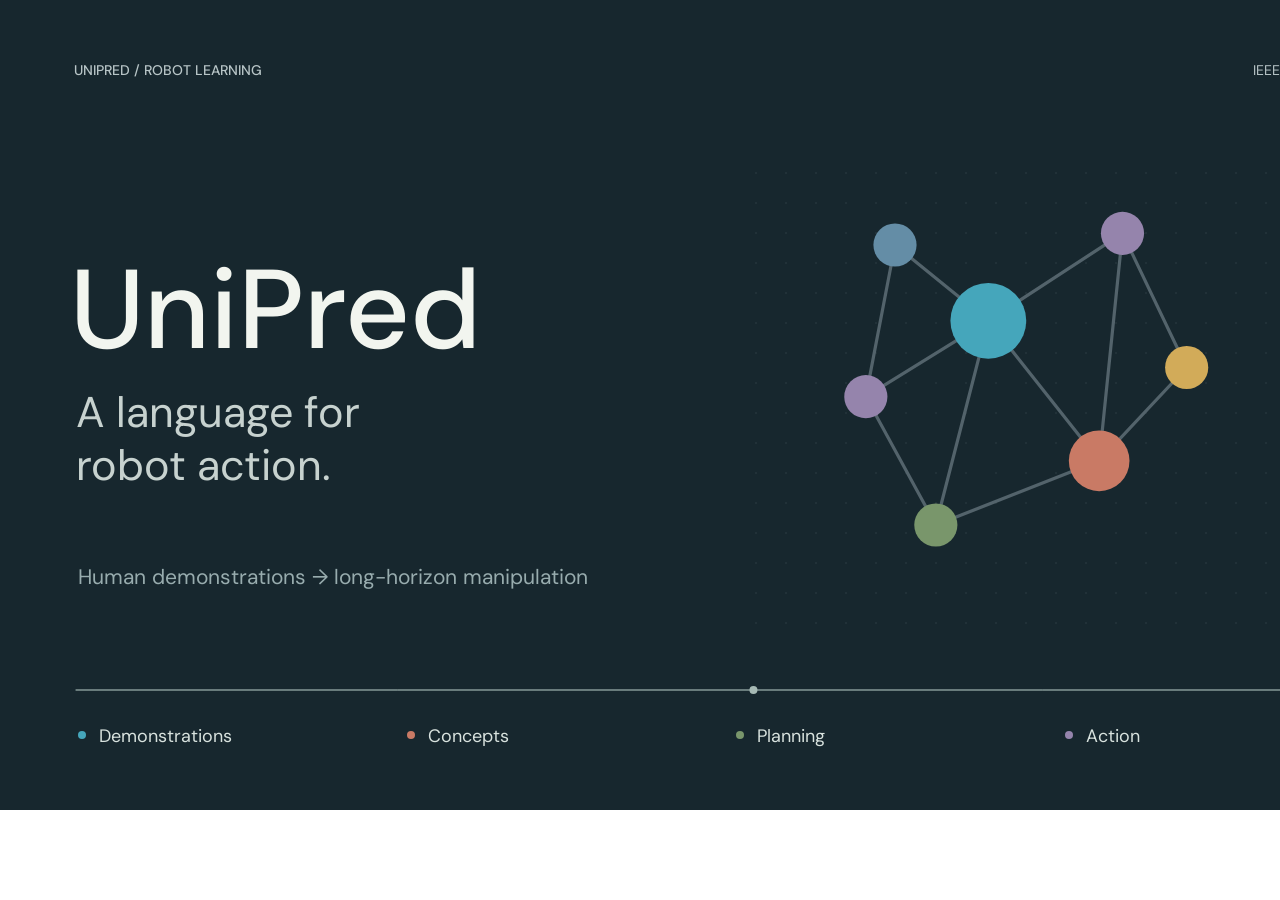
==== commit 9a4ec5af: "Refine the concept-to-action story with continuous motion and narration" ====
--- a/scripts/render-overview.html
+++ b/scripts/render-overview.html
@@ -9,6 +9,7 @@
       height="810"
       style="width: 1440px; height: 810px"
     ></canvas>
+    <script src="../static/js/concept-visuals.js"></script>
     <script src="overview-scene.js"></script>
   </body>
 </html>
--- a/static/css/index.css
+++ b/static/css/index.css
@@ -145,6 +145,9 @@
   padding-inline: 32px;
 }
 .brand {
+  display: inline-flex;
+  align-items: center;
+  gap: 8px;
   font-family: Manrope, sans-serif;
   font-size: 21px;
   font-weight: 800;
@@ -208,11 +211,31 @@
   color: var(--accent);
 }
 .hero h1 {
+  display: flex;
+  align-items: center;
+  justify-content: center;
+  gap: 14px;
   font-size: 66px;
   font-weight: 800;
   letter-spacing: -3px;
   margin: 10px 0 7px;
   line-height: 1.15;
+}
+.hero h1 img {
+  width: 1.09em;
+  height: 1.09em;
+}
+.hero-caption {
+  max-width: 800px;
+  margin: 15px auto 20px;
+  font-size: 20px;
+  line-height: 1.5;
+  color: var(--muted);
+  letter-spacing: -0.25px;
+}
+.hero-caption strong {
+  color: var(--accent);
+  font-weight: 500;
 }
 .paper-title {
   font-family: Manrope, sans-serif;
@@ -328,299 +351,6 @@
   white-space: nowrap;
   margin-left: 5px;
 }
-.learning-diagram {
-  border: 1px solid var(--line);
-  border-radius: 5px;
-  padding: 22px 24px 19px;
-  background: #fff;
-}
-.diagram-heading {
-  display: flex;
-  justify-content: space-between;
-  align-items: center;
-  gap: 15px;
-  margin-bottom: 20px;
-}
-.diagram-heading h3 {
-  font-size: 18px;
-}
-.diagram-controls {
-  display: flex;
-  gap: 15px;
-  align-items: center;
-  font-size: 11px;
-  color: var(--accent);
-}
-.diagram-controls button {
-  background: white;
-  border: 1px solid var(--line);
-  border-radius: 4px;
-  padding: 4px 10px;
-  font-size: 10px;
-  color: var(--muted);
-}
-.state-strip {
-  display: grid;
-  grid-template-columns: repeat(4, 1fr);
-  gap: 22px;
-  padding: 0 55px 22px;
-  border-bottom: 1px solid var(--line);
-}
-.state-strip figure {
-  background: #fafbfc;
-  border: 1px solid #e6eaf0;
-  border-radius: 4px;
-  padding: 10px;
-}
-.state-strip img {
-  width: 100%;
-  height: 138px;
-  object-fit: contain;
-}
-.state-strip figcaption {
-  display: flex;
-  justify-content: center;
-  align-items: baseline;
-  gap: 8px;
-  font-size: 10px;
-  padding-top: 6px;
-  color: var(--muted);
-}
-.state-strip b {
-  font-weight: 500;
-  color: var(--ink);
-}
-.learning-grid {
-  display: grid;
-  grid-template-columns: 1fr 1fr 1.15fr;
-  gap: 24px;
-  padding-top: 24px;
-}
-.diagram-node {
-  min-width: 0;
-  border-top: 2px solid transparent;
-  padding-top: 10px;
-  transition: border-color 0.5s;
-}
-.learning-diagram[data-phase="0"] [data-node="0"],
-.learning-diagram[data-phase="1"] [data-node="1"],
-.learning-diagram[data-phase="2"] [data-node="2"] {
-  border-color: #6c9cae;
-}
-.diagram-node > p {
-  font-size: 11px;
-  color: var(--muted);
-  margin-top: 6px;
-}
-.effect-example {
-  margin-top: 13px;
-  background: #f7f9fb;
-  border-radius: 4px;
-  padding: 12px 14px;
-}
-.effect-example > code {
-  font-size: 13px;
-}
-.effect-example > span {
-  display: block;
-  font-size: 9px;
-  color: var(--muted);
-  margin-top: 3px;
-}
-.effect-example table {
-  font-size: 11px;
-  width: 100%;
-  border-collapse: collapse;
-  margin-top: 8px;
-}
-.effect-example th {
-  text-align: left;
-  font-size: 9px;
-  font-weight: 500;
-  color: var(--muted);
-  padding: 5px 0;
-  border-bottom: 1px solid var(--line);
-}
-.effect-example td {
-  padding: 5px 0;
-}
-.effect-example small {
-  color: var(--muted);
-  font-size: 9px;
-  margin-left: 6px;
-}
-.transition-example {
-  display: grid;
-  grid-template-columns: 1fr 65px 1fr;
-  gap: 9px 4px;
-  align-items: center;
-  text-align: center;
-  margin-top: 20px;
-  font-size: 10px;
-}
-.transition-example b {
-  font-size: 11px;
-  font-weight: 500;
-  color: var(--accent);
-}
-.transition-example code {
-  font-size: 10px;
-  background: #eef4f7;
-  padding: 7px 4px;
-  border-radius: 3px;
-}
-.constraint-note {
-  font-size: 11px !important;
-  margin-top: 17px !important;
-  line-height: 1.8;
-}
-.encoder-line {
-  border-top: 1px solid var(--line);
-  padding-top: 12px;
-  font-size: 11px;
-  margin-top: 16px;
-}
-.no-labels {
-  font-size: 10px !important;
-  color: var(--green) !important;
-  margin-top: 8px !important;
-}
-#predicate-scatter {
-  width: 100%;
-  height: auto;
-  display: block;
-  margin-top: 9px;
-}
-.scatter-point {
-  stroke: white;
-  stroke-width: 1.2;
-  transition:
-    cx 2.6s ease-in-out,
-    cy 2.6s ease-in-out;
-}
-#decision-boundary {
-  opacity: 0;
-  transition: opacity 1s;
-}
-.learning-diagram[data-phase="2"] #decision-boundary {
-  opacity: 0.9;
-}
-.scatter-legend {
-  display: flex;
-  gap: 15px;
-  align-items: center;
-  font-size: 10px;
-  color: var(--muted);
-}
-.scatter-legend > span {
-  display: flex;
-  align-items: center;
-  gap: 5px;
-}
-.scatter-legend i {
-  width: 7px;
-  height: 7px;
-  border-radius: 50%;
-  display: inline-block;
-}
-.empty-dot {
-  background: var(--green);
-}
-.holding-dot {
-  background: var(--orange);
-}
-.scatter-legend > small {
-  font-size: 9px;
-  margin-left: auto;
-}
-.feedback-path {
-  border: 1px solid #b6cbd2;
-  border-top: 0;
-  border-radius: 0 0 15px 15px;
-  max-width: 85%;
-  margin: 17px auto 0;
-  text-align: center;
-  padding: 8px 8px 5px;
-  font-size: 11px;
-  color: #487787;
-}
-.feedback-path > span {
-  font-size: 19px;
-  vertical-align: middle;
-  margin-right: 7px;
-}
-.inference-heading {
-  margin-top: 31px;
-  display: flex;
-  align-items: baseline;
-  justify-content: space-between;
-  gap: 30px;
-}
-.inference-heading h3 {
-  font-size: 18px;
-}
-.inference-heading p {
-  font-size: 12px;
-  max-width: 445px;
-  color: var(--muted);
-}
-.inference-pipeline {
-  display: grid;
-  grid-template-columns: 240px 25px 1fr 25px 1fr;
-  align-items: center;
-  gap: 19px;
-  margin-top: 20px;
-  padding: 20px 0;
-  border-block: 1px solid var(--line);
-}
-.camera-observation img {
-  width: 100%;
-  max-height: 160px;
-  object-fit: contain;
-  border-radius: 3px;
-}
-.camera-observation figcaption {
-  font-size: 10px;
-  color: var(--muted);
-  text-align: center;
-  margin-top: 5px;
-}
-.pipeline-arrow {
-  color: #7994ac;
-  font-size: 25px;
-}
-.inference-pipeline h4 {
-  font-size: 14px;
-}
-.inference-pipeline p {
-  font-size: 12px;
-  color: var(--muted);
-  margin-top: 7px;
-}
-.inference-pipeline code {
-  font-size: 11px;
-  display: block;
-  margin-top: 9px;
-  background: #f4f7f9;
-  padding: 8px 10px;
-  border-radius: 3px;
-}
-.inference-pipeline small {
-  display: block;
-  font-size: 10px;
-  color: var(--muted);
-  margin-top: 7px;
-}
-.plan-example {
-  font-size: 12px;
-  color: var(--accent);
-  margin-top: 15px;
-}
-.execution-note {
-  font-size: 12px;
-  color: var(--muted);
-  margin-top: 12px;
-}
 .domain-heading {
   display: flex;
   align-items: baseline;
@@ -793,26 +523,6 @@
   display: none;
 }
 @media (max-width: 1000px) {
-  .state-strip {
-    padding-inline: 10px;
-    gap: 14px;
-  }
-  .learning-grid {
-    gap: 17px;
-  }
-  .learning-diagram {
-    padding-inline: 20px;
-  }
-  .state-strip img {
-    height: 120px;
-  }
-  .inference-pipeline {
-    grid-template-columns: 190px 16px 1fr 16px 1fr;
-    gap: 14px;
-  }
-  .inference-heading p {
-    max-width: 360px;
-  }
   .paper-grid {
     gap: 40px;
   }
@@ -917,6 +627,11 @@
   .figure-caption {
     font-size: 11px;
   }
+  .hero-caption {
+    max-width: 370px;
+    font-size: 16px;
+    margin: 13px auto 18px;
+  }
   .section-space {
     padding-top: 35px;
   }
@@ -927,160 +642,6 @@
     font-size: 13px;
     margin-top: 11px;
     margin-bottom: 18px;
-  }
-  .learning-diagram {
-    padding: 15px 12px;
-  }
-  .diagram-heading {
-    display: block;
-    margin-bottom: 14px;
-  }
-  .diagram-heading h3 {
-    font-size: 16px;
-  }
-  .diagram-controls {
-    margin-top: 8px;
-    justify-content: space-between;
-  }
-  .state-strip {
-    gap: 6px;
-    padding: 0 0 13px;
-  }
-  .state-strip figure {
-    padding: 5px 3px;
-  }
-  .state-strip img {
-    height: 90px;
-  }
-  .state-strip figcaption {
-    display: block;
-    font-size: 8px;
-    line-height: 1.5;
-    text-align: center;
-  }
-  .state-strip figcaption span {
-    display: block;
-    font-size: 7px;
-  }
-  .learning-grid {
-    grid-template-columns: 1fr 1fr;
-    gap: 18px 14px;
-    padding-top: 15px;
-  }
-  .classifier-panel {
-    grid-column: 1/-1;
-    padding-top: 8px;
-    border-top: 1px solid var(--line);
-  }
-  .diagram-node h4 {
-    font-size: 11px;
-    line-height: 1.5;
-  }
-  .diagram-node > p {
-    font-size: 9px;
-  }
-  .effect-example {
-    padding: 9px 8px;
-  }
-  .effect-example > code {
-    font-size: 10px;
-    letter-spacing: -0.25px;
-  }
-  .effect-example > span {
-    font-size: 8px;
-  }
-  .effect-example table {
-    font-size: 9px;
-  }
-  .effect-example td {
-    padding: 4px 0;
-  }
-  .effect-example small {
-    font-size: 7px;
-    margin-left: 2px;
-  }
-  .effect-example th {
-    font-size: 8px;
-  }
-  .transition-example {
-    grid-template-columns: 1fr 40px 1fr;
-    gap: 7px 2px;
-    font-size: 8px;
-    margin-top: 14px;
-  }
-  .transition-example b {
-    font-size: 8px;
-  }
-  .transition-example code {
-    font-size: 7px;
-    padding: 5px 0;
-  }
-  .constraint-note {
-    font-size: 9px !important;
-    margin-top: 10px !important;
-  }
-  .encoder-line {
-    font-size: 9px;
-    margin-top: 10px;
-    padding-top: 8px;
-  }
-  .no-labels {
-    font-size: 8px !important;
-  }
-  .classifier-panel h4 {
-    font-size: 13px;
-  }
-  .classifier-panel > p {
-    font-size: 10px;
-  }
-  #predicate-scatter {
-    max-height: 220px;
-  }
-  .feedback-path {
-    max-width: 100%;
-    font-size: 9px;
-    margin-top: 12px;
-    padding: 7px 8px;
-  }
-  .inference-heading {
-    display: block;
-    margin-top: 26px;
-  }
-  .inference-heading h3 {
-    font-size: 17px;
-  }
-  .inference-heading p {
-    font-size: 12px;
-    max-width: 100%;
-    margin-top: 7px;
-  }
-  .inference-pipeline {
-    grid-template-columns: 1fr;
-    gap: 12px;
-    padding: 15px 10px;
-  }
-  .camera-observation img {
-    max-height: 190px;
-  }
-  .pipeline-arrow {
-    transform: rotate(90deg);
-    text-align: center;
-    font-size: 21px;
-    line-height: 1;
-  }
-  .inference-pipeline > div {
-    text-align: center;
-    max-width: 310px;
-    margin-inline: auto;
-  }
-  .inference-pipeline p {
-    font-size: 11px;
-  }
-  .inference-pipeline code {
-    font-size: 10px;
-  }
-  .execution-note {
-    font-size: 11px;
   }
   .domain-heading {
     display: block;
@@ -1194,15 +755,6 @@
   .two-column {
     grid-template-columns: repeat(2, 1fr);
   }
-  .state-strip img {
-    height: 130px;
-  }
-  .learning-grid h4 {
-    font-size: 14px;
-  }
-  .learning-grid p {
-    font-size: 11px;
-  }
 }
 @media (prefers-reduced-motion: reduce) {
   html {
@@ -1215,3 +767,248 @@
     transition: none !important;
   }
 }
+
+/* One continuous visual language: agent, learned concepts, state search. */
+:root {
+  --ink: #26343c;
+  --muted: #69777e;
+  --accent: #467686;
+  --line: #dfe4e2;
+}
+body {
+  background: #fdfdfb;
+}
+.film-section {
+  max-width: 1160px;
+}
+.film-section > video {
+  border: 0;
+  border-radius: 12px;
+  box-shadow: 0 15px 55px #26343c0d;
+  background: #17272e;
+}
+.film-toolbar {
+  display: flex;
+  align-items: center;
+  justify-content: space-between;
+  gap: 18px;
+  margin-top: 17px;
+}
+.film-label {
+  font-size: 10px;
+  letter-spacing: 1.4px;
+  font-weight: 500;
+}
+.film-label > span {
+  display: inline-block;
+  margin-left: 18px;
+  color: var(--muted);
+  font-size: 12px;
+  letter-spacing: 0;
+  font-weight: 400;
+}
+#narration-toggle {
+  border: 1px solid #d4dcd9;
+  background: #fff;
+  border-radius: 24px;
+  padding: 8px 16px;
+  font-size: 12px;
+  color: var(--ink);
+  white-space: nowrap;
+}
+#narration-toggle:hover {
+  background: #edf2ee;
+}
+#narration-toggle[aria-pressed="true"] {
+  background: #e9f0eb;
+  border-color: #acbfb3;
+}
+.method-section {
+  padding-top: 62px;
+}
+.method-heading {
+  display: flex;
+  align-items: end;
+  justify-content: space-between;
+  gap: 18px;
+  margin-bottom: 24px;
+}
+.method-kicker {
+  font-size: 10px;
+  letter-spacing: 1.8px;
+  color: #82918b;
+  margin-bottom: 10px;
+}
+.method-heading h2 {
+  font-size: 26px;
+  letter-spacing: -0.7px;
+}
+.playback-state {
+  display: flex;
+  gap: 12px;
+  align-items: center;
+  white-space: nowrap;
+  font-size: 10px;
+  color: var(--muted);
+}
+#learning-status::before {
+  content: "";
+  display: inline-block;
+  width: 5px;
+  height: 5px;
+  background: #729681;
+  border-radius: 50%;
+  margin: 0 6px 2px 0;
+}
+#learning-toggle {
+  border: 1px solid var(--line);
+  border-radius: 50%;
+  width: 30px;
+  height: 30px;
+  background: transparent;
+  font-size: 12px;
+  color: var(--ink);
+}
+.learning-diagram {
+  background: #f6f7f3;
+  border: 1px solid #e3e8e1;
+  border-radius: 12px;
+  padding: 0 30px;
+  overflow: hidden;
+}
+.flow-steps {
+  display: grid;
+  grid-template-columns: repeat(6, 1fr);
+  border-bottom: 1px solid #dce2d9;
+  gap: 20px;
+}
+.flow-steps button {
+  position: relative;
+  border: 0;
+  background: none;
+  color: #819086;
+  padding: 17px 0 15px;
+  font-size: 12px;
+}
+.flow-steps button::after {
+  content: "";
+  position: absolute;
+  left: 0;
+  right: 0;
+  bottom: -1px;
+  height: 2px;
+  background: transparent;
+  transition: background 0.3s;
+}
+.flow-steps button[aria-pressed="true"] {
+  color: #263d33;
+  font-weight: 500;
+}
+.flow-steps button[aria-pressed="true"]::after {
+  background: #729681;
+}
+#concept-flow {
+  width: 100%;
+  display: block;
+  aspect-ratio: 1100/340;
+}
+.flow-caption {
+  display: flex;
+  align-items: center;
+  gap: 20px;
+  padding: 16px 0 19px;
+  border-top: 1px solid #e0e5dc;
+  font-size: 13px;
+  min-height: 58px;
+}
+#flow-number {
+  font-size: 10px;
+  font-variant-numeric: tabular-nums;
+  color: #829084;
+  white-space: nowrap;
+}
+.flow-caption p {
+  flex: 1;
+}
+.flow-progress {
+  width: 58px;
+  height: 2px;
+  background: #d4ddd3;
+}
+.flow-progress i {
+  display: block;
+  width: 100%;
+  height: 100%;
+  background: #729681;
+  transform: scaleX(0);
+  transform-origin: left;
+}
+@media (max-width: 760px) {
+  .film-section > video {
+    border-radius: 7px;
+  }
+  .film-toolbar {
+    margin-top: 13px;
+    gap: 7px;
+  }
+  .film-label {
+    font-size: 9px;
+    letter-spacing: 0.7px;
+  }
+  .film-label > span {
+    display: none;
+  }
+  #narration-toggle {
+    padding: 7px 10px;
+    font-size: 10px;
+  }
+  .method-section {
+    padding-top: 38px;
+  }
+  .method-heading {
+    align-items: start;
+    margin-bottom: 18px;
+  }
+  .method-heading h2 {
+    font-size: 21px;
+    max-width: 260px;
+  }
+  .method-kicker {
+    font-size: 8px;
+  }
+  .playback-state {
+    gap: 5px;
+    margin-top: 20px;
+  }
+  #learning-status {
+    display: none;
+  }
+  .learning-diagram {
+    padding: 0 14px;
+  }
+  .flow-steps {
+    gap: 5px;
+    grid-template-columns: repeat(3, 1fr);
+    padding-top: 6px;
+    border-bottom: none;
+  }
+  .flow-steps button {
+    padding: 9px 0;
+    font-size: 11px;
+  }
+  #concept-flow {
+    aspect-ratio: 420/310;
+  }
+  .flow-caption {
+    gap: 10px;
+    font-size: 12px;
+    min-height: 82px;
+  }
+  .flow-progress {
+    width: 26px;
+  }
+}
+
+#method-action[hidden] {
+  display: none;
+}
